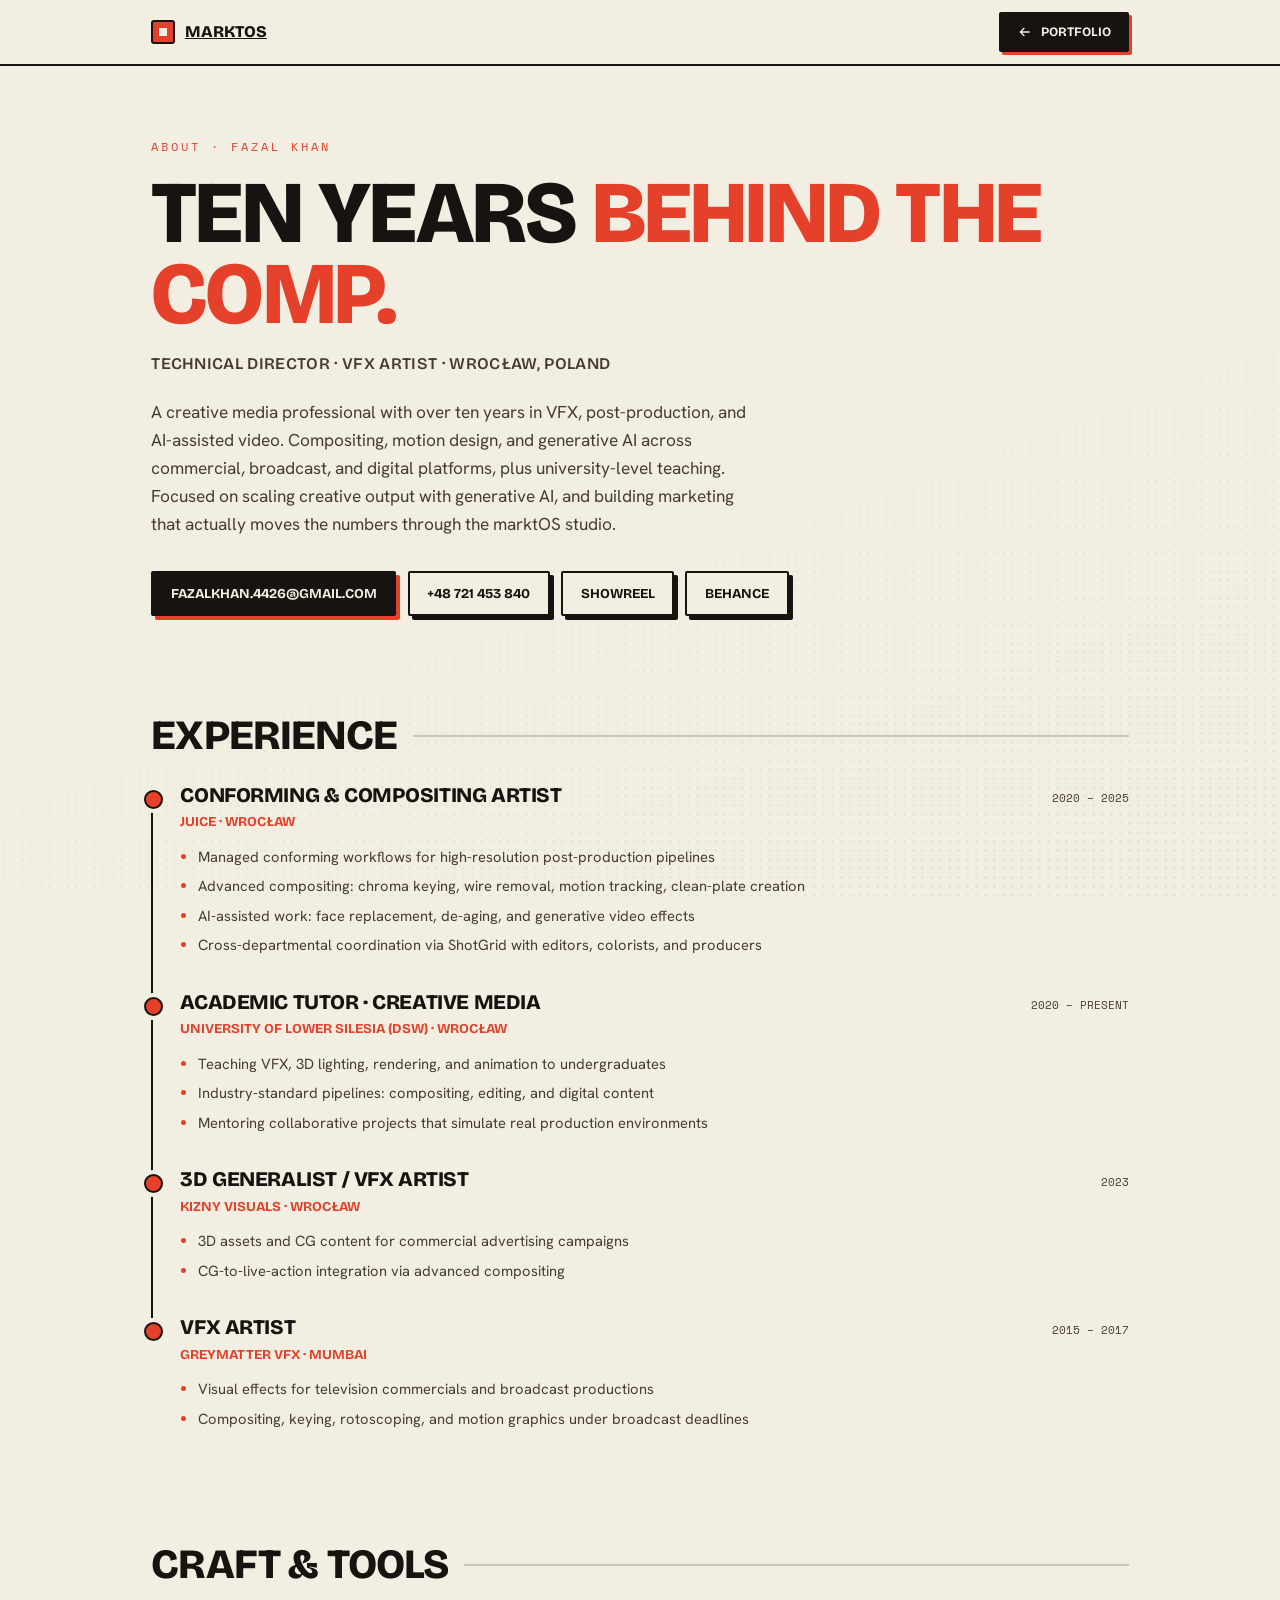
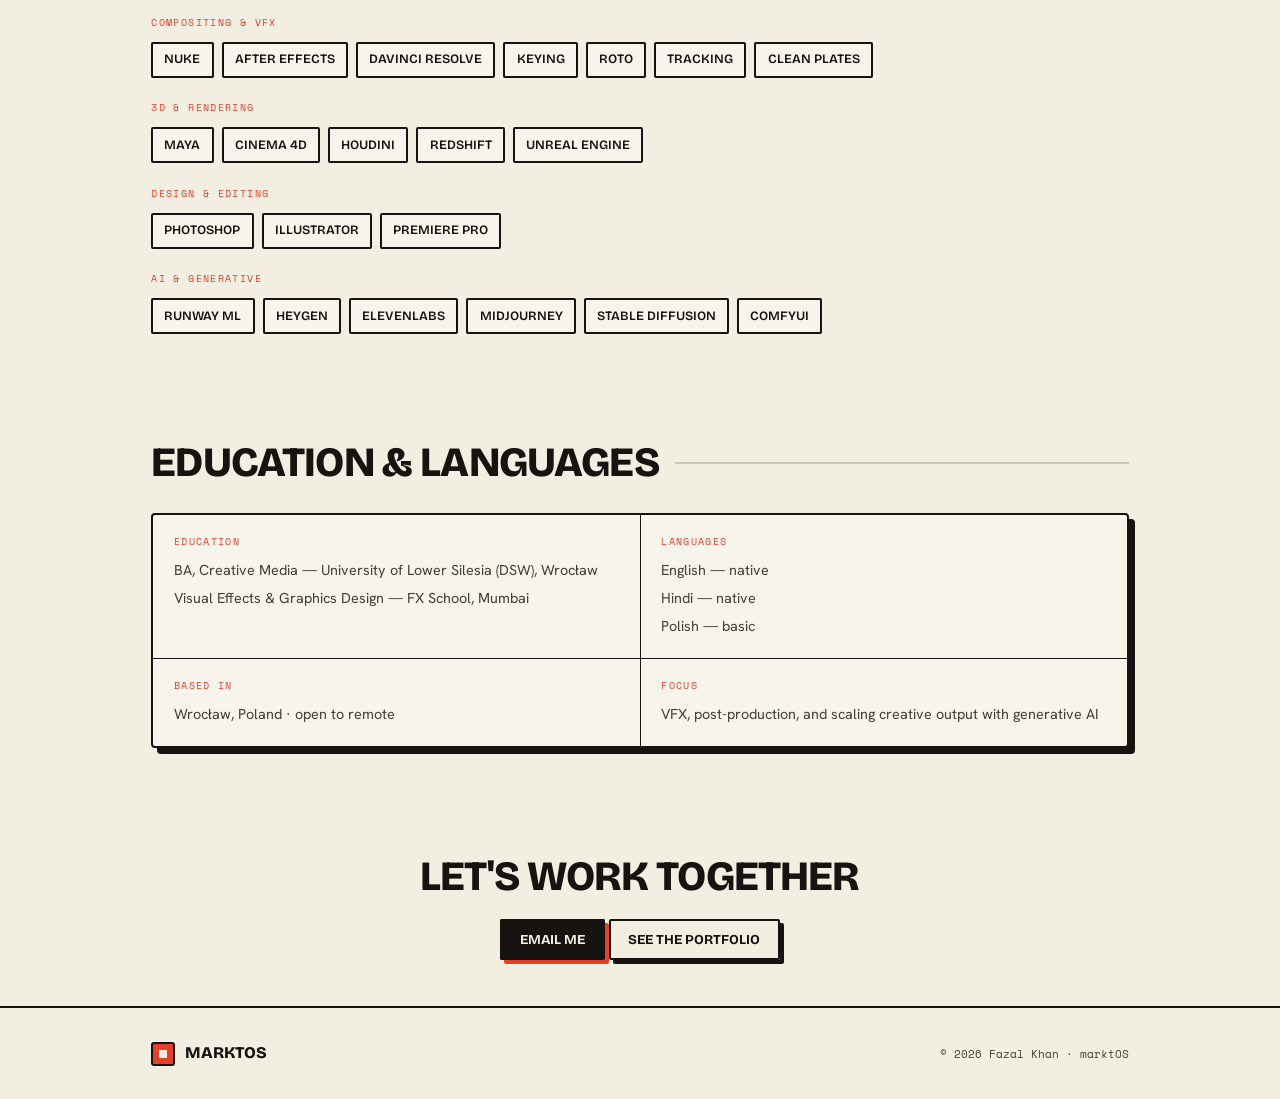
==== about.html @ 14b90ef9 "Camera 3D scroll sequence, VFX-only breakdown with real frames, separate About/CV page, mobile fixes" ====
<!DOCTYPE html>
<html lang="en">
<head>
<meta charset="UTF-8">
<meta name="viewport" content="width=device-width, initial-scale=1">
<title>About · Fazal Khan</title>
<meta name="description" content="Fazal Khan — technical director and VFX artist in Wrocław. Career, education, and craft." />
<link rel="preconnect" href="https://fonts.googleapis.com">
<link rel="preconnect" href="https://fonts.gstatic.com" crossorigin>
<link rel="stylesheet" href="https://fonts.googleapis.com/css2?family=Bricolage+Grotesque:opsz,wght@12..96,400..800&family=Hanken+Grotesk:wght@400;500;600;700&family=Space+Mono:wght@400;700&family=Noto+Sans+JP:wght@500;700&display=swap">
<style>
  :root{ --paper:#F2EEE2; --paper2:#EAE4D4; --card:#F7F4EC; --ink:#171310; --ink2:#453D33; --tone:#C7C0AE; --red:#E5402A; --ind:#26324F;
    --pad:clamp(1.15rem,4vw,3.4rem); --fd:"Bricolage Grotesque",system-ui,sans-serif; --fb:"Hanken Grotesk",system-ui,sans-serif; --fm:"Space Mono",monospace; --fk:"Bricolage Grotesque",sans-serif; }
  *{ box-sizing:border-box; } html{ scroll-behavior:smooth; }
  body{ margin:0; background:var(--paper); color:var(--ink); font-family:var(--fb); font-size:1.02rem; line-height:1.62; -webkit-font-smoothing:antialiased; }
  body::before{ content:""; position:fixed; inset:0; z-index:0; pointer-events:none; opacity:.4; background-image:radial-gradient(var(--tone) 1px, transparent 1.5px); background-size:9px 9px; -webkit-mask-image:linear-gradient(160deg,transparent 30%,#000 120%); mask-image:linear-gradient(160deg,transparent 30%,#000 120%); }
  h1,h2,h3{ margin:0; font-family:var(--fd); font-weight:800; line-height:1; letter-spacing:-0.02em; text-transform:uppercase; }
  a{ color:inherit; } .wrap{ width:100%; max-width:1080px; margin-inline:auto; padding-inline:var(--pad); position:relative; z-index:2; }
  .mono{ font-family:var(--fm); }
  header{ position:sticky; top:0; z-index:10; background:var(--paper); border-bottom:2px solid var(--ink); }
  header .wrap{ display:flex; align-items:center; justify-content:space-between; height:64px; }
  .brand{ display:flex; align-items:center; gap:.6rem; font-family:var(--fd); font-weight:800; text-transform:uppercase; }
  .brand .m{ width:24px; height:24px; border:2px solid var(--ink); border-radius:3px; background:var(--red); display:grid; place-items:center; } .brand .m::after{ content:""; width:8px; height:8px; background:var(--paper); }
  .back{ font-family:var(--fk); font-weight:700; text-transform:uppercase; font-size:.8rem; border:2px solid var(--ink); background:var(--ink); color:var(--paper); padding:.5rem 1rem; border-radius:2px; box-shadow:3px 3px 0 var(--red); text-decoration:none; display:inline-flex; align-items:center; gap:.5rem; transition:transform .14s,box-shadow .2s; }
  .back:hover{ transform:translate(-1px,-1px); box-shadow:5px 5px 0 var(--red); } .back svg{ width:16px; height:16px; }
  .hero{ padding:clamp(3rem,8vh,6rem) 0 clamp(2rem,5vh,3.5rem); }
  .hero .kick{ font-family:var(--fm); font-size:.72rem; letter-spacing:.26em; text-transform:uppercase; color:var(--red); }
  .hero h1{ font-size:clamp(2.6rem,8vw,5.5rem); margin-top:1rem; line-height:.92; } .hero h1 em{ font-style:normal; color:var(--red); }
  .hero .role{ margin-top:1rem; font-family:var(--fk); font-weight:600; text-transform:uppercase; letter-spacing:.02em; color:var(--ink2); }
  .hero p{ margin-top:1.4rem; max-width:60ch; font-size:1.08rem; color:var(--ink2); }
  .hero .contact{ margin-top:2rem; display:flex; flex-wrap:wrap; gap:.7rem; }
  .cbtn{ font-family:var(--fk); font-weight:700; text-transform:uppercase; font-size:.85rem; border:2px solid var(--ink); background:var(--paper); color:var(--ink); padding:.6rem 1.1rem; border-radius:2px; box-shadow:4px 4px 0 var(--ink); text-decoration:none; transition:transform .14s,box-shadow .2s; }
  .cbtn.solid{ background:var(--ink); color:var(--paper); box-shadow:4px 4px 0 var(--red); } .cbtn:hover{ transform:translate(-2px,-2px); box-shadow:7px 7px 0 var(--red); }
  section.band{ padding-block:clamp(2.5rem,6vh,4.5rem); position:relative; z-index:2; }
  .sh{ display:flex; align-items:center; gap:1rem; margin-bottom:1.8rem; } .sh h2{ font-size:clamp(1.6rem,4vw,2.6rem); } .sh .ln{ flex:1; height:2px; background:var(--ink); opacity:.18; }
  .exp{ } .exp-item{ position:relative; padding:0 0 1.9rem 1.7rem; border-left:2px solid var(--ink); } .exp-item:last-child{ border-left-color:transparent; padding-bottom:0; }
  .exp-item::before{ content:""; position:absolute; left:-9px; top:.25rem; width:15px; height:15px; border-radius:50%; background:var(--red); border:2px solid var(--ink); box-shadow:0 0 0 4px var(--paper); }
  .exp-item .er{ display:flex; align-items:baseline; justify-content:space-between; gap:1rem; flex-wrap:wrap; } .exp-item h3{ font-size:1.3rem; } .exp-item .co{ font-family:var(--fk); font-weight:700; color:var(--red); text-transform:uppercase; font-size:.85rem; margin-top:.25rem; } .exp-item .dt{ font-family:var(--fm); font-size:.68rem; color:var(--ink2); text-transform:uppercase; }
  .exp-item ul{ margin:.7rem 0 0; padding-left:1.1rem; color:var(--ink2); font-size:.92rem; } .exp-item li{ margin-bottom:.35rem; } .exp-item li::marker{ color:var(--red); }
  .grid2{ display:grid; grid-template-columns:1fr 1fr; gap:1.2rem; } @media (max-width:720px){ .grid2{ grid-template-columns:1fr; } }
  .facts{ display:grid; grid-template-columns:repeat(2,1fr); gap:1px; background:var(--ink); border:2px solid var(--ink); border-radius:4px; overflow:hidden; box-shadow:6px 6px 0 var(--ink); } @media (max-width:560px){ .facts{ grid-template-columns:1fr; } }
  .fc{ background:var(--card); padding:1.2rem 1.3rem; } .fc .fk{ font-family:var(--fm); font-size:.6rem; letter-spacing:.14em; text-transform:uppercase; color:var(--red); margin-bottom:.6rem; } .fc .fv{ font-size:.9rem; color:var(--ink2); margin-top:.3rem; }
  .skills{ display:flex; flex-wrap:wrap; gap:.5rem; } .skills span{ font-family:var(--fk); font-weight:600; font-size:.8rem; text-transform:uppercase; border:2px solid var(--ink); border-radius:2px; padding:.35rem .7rem; background:var(--card); }
  .sub{ font-family:var(--fm); font-size:.62rem; letter-spacing:.14em; text-transform:uppercase; color:var(--red); margin:1.4rem 0 .7rem; }
  footer{ border-top:2px solid var(--ink); padding-block:2rem; position:relative; z-index:2; } footer .wrap{ display:flex; flex-wrap:wrap; gap:1rem; justify-content:space-between; align-items:center; } footer .cr{ font-family:var(--fm); font-size:.7rem; color:var(--ink2); }
</style>
</head>
<body>
<header><div class="wrap">
  <a class="brand" href="./"><span class="m"></span>marktOS</a>
  <a class="back" href="./"><svg viewBox="0 0 24 24" fill="none" stroke="currentColor" stroke-width="2"><path d="M19 12H5M11 6l-6 6 6 6"/></svg>Portfolio</a>
</div></header>

<main>
  <section class="hero"><div class="wrap">
    <div class="kick">About · Fazal Khan</div>
    <h1>Ten years <em>behind the comp.</em></h1>
    <div class="role">Technical Director · VFX Artist · Wrocław, Poland</div>
    <p>A creative media professional with over ten years in VFX, post-production, and AI-assisted video. Compositing, motion design, and generative AI across commercial, broadcast, and digital platforms, plus university-level teaching. Focused on scaling creative output with generative AI, and building marketing that actually moves the numbers through the marktOS studio.</p>
    <div class="contact">
      <a class="cbtn solid" href="mailto:fazalkhan.4426@gmail.com">fazalkhan.4426@gmail.com</a>
      <a class="cbtn" href="tel:+48721453840">+48 721 453 840</a>
      <a class="cbtn" href="https://vimeo.com/1048543687" target="_blank" rel="noopener">Showreel</a>
      <a class="cbtn" href="https://www.behance.net/gaifsportee" target="_blank" rel="noopener">Behance</a>
    </div>
  </div></section>

  <section class="band"><div class="wrap">
    <div class="sh"><h2>Experience</h2><span class="ln"></span></div>
    <div class="exp">
      <div class="exp-item"><div class="er"><h3>Conforming &amp; Compositing Artist</h3><span class="dt">2020 – 2025</span></div><div class="co">JUICE · Wrocław</div>
        <ul><li>Managed conforming workflows for high-resolution post-production pipelines</li><li>Advanced compositing: chroma keying, wire removal, motion tracking, clean-plate creation</li><li>AI-assisted work: face replacement, de-aging, and generative video effects</li><li>Cross-departmental coordination via ShotGrid with editors, colorists, and producers</li></ul></div>
      <div class="exp-item"><div class="er"><h3>Academic Tutor · Creative Media</h3><span class="dt">2020 – present</span></div><div class="co">University of Lower Silesia (DSW) · Wrocław</div>
        <ul><li>Teaching VFX, 3D lighting, rendering, and animation to undergraduates</li><li>Industry-standard pipelines: compositing, editing, and digital content</li><li>Mentoring collaborative projects that simulate real production environments</li></ul></div>
      <div class="exp-item"><div class="er"><h3>3D Generalist / VFX Artist</h3><span class="dt">2023</span></div><div class="co">Kizny Visuals · Wrocław</div>
        <ul><li>3D assets and CG content for commercial advertising campaigns</li><li>CG-to-live-action integration via advanced compositing</li></ul></div>
      <div class="exp-item"><div class="er"><h3>VFX Artist</h3><span class="dt">2015 – 2017</span></div><div class="co">Greymatter VFX · Mumbai</div>
        <ul><li>Visual effects for television commercials and broadcast productions</li><li>Compositing, keying, rotoscoping, and motion graphics under broadcast deadlines</li></ul></div>
    </div>
  </div></section>

  <section class="band"><div class="wrap">
    <div class="sh"><h2>Craft &amp; tools</h2><span class="ln"></span></div>
    <div class="sub">Compositing &amp; VFX</div>
    <div class="skills"><span>Nuke</span><span>After Effects</span><span>DaVinci Resolve</span><span>Keying</span><span>Roto</span><span>Tracking</span><span>Clean plates</span></div>
    <div class="sub">3D &amp; rendering</div>
    <div class="skills"><span>Maya</span><span>Cinema 4D</span><span>Houdini</span><span>Redshift</span><span>Unreal Engine</span></div>
    <div class="sub">Design &amp; editing</div>
    <div class="skills"><span>Photoshop</span><span>Illustrator</span><span>Premiere Pro</span></div>
    <div class="sub">AI &amp; generative</div>
    <div class="skills"><span>Runway ML</span><span>HeyGen</span><span>ElevenLabs</span><span>Midjourney</span><span>Stable Diffusion</span><span>ComfyUI</span></div>
  </div></section>

  <section class="band"><div class="wrap">
    <div class="sh"><h2>Education &amp; languages</h2><span class="ln"></span></div>
    <div class="facts">
      <div class="fc"><div class="fk">Education</div><div class="fv">BA, Creative Media — University of Lower Silesia (DSW), Wrocław</div><div class="fv">Visual Effects &amp; Graphics Design — FX School, Mumbai</div></div>
      <div class="fc"><div class="fk">Languages</div><div class="fv">English — native</div><div class="fv">Hindi — native</div><div class="fv">Polish — basic</div></div>
      <div class="fc"><div class="fk">Based in</div><div class="fv">Wrocław, Poland · open to remote</div></div>
      <div class="fc"><div class="fk">Focus</div><div class="fv">VFX, post-production, and scaling creative output with generative AI</div></div>
    </div>
  </div></section>

  <section class="band"><div class="wrap" style="text-align:center">
    <div class="sh" style="justify-content:center"><h2>Let's work together</h2></div>
    <div class="contact" style="justify-content:center">
      <a class="cbtn solid" href="mailto:fazalkhan.4426@gmail.com">Email me</a>
      <a class="cbtn" href="./">See the portfolio</a>
    </div>
  </div></section>
</main>
<footer><div class="wrap"><span class="brand"><span class="m"></span>marktOS</span><span class="cr" id="cr">© Fazal Khan · marktOS</span></div></footer>
<script>try{document.getElementById('cr').textContent='© '+new Date().getFullYear()+' Fazal Khan · marktOS';}catch(e){}</script>
</body>
</html>
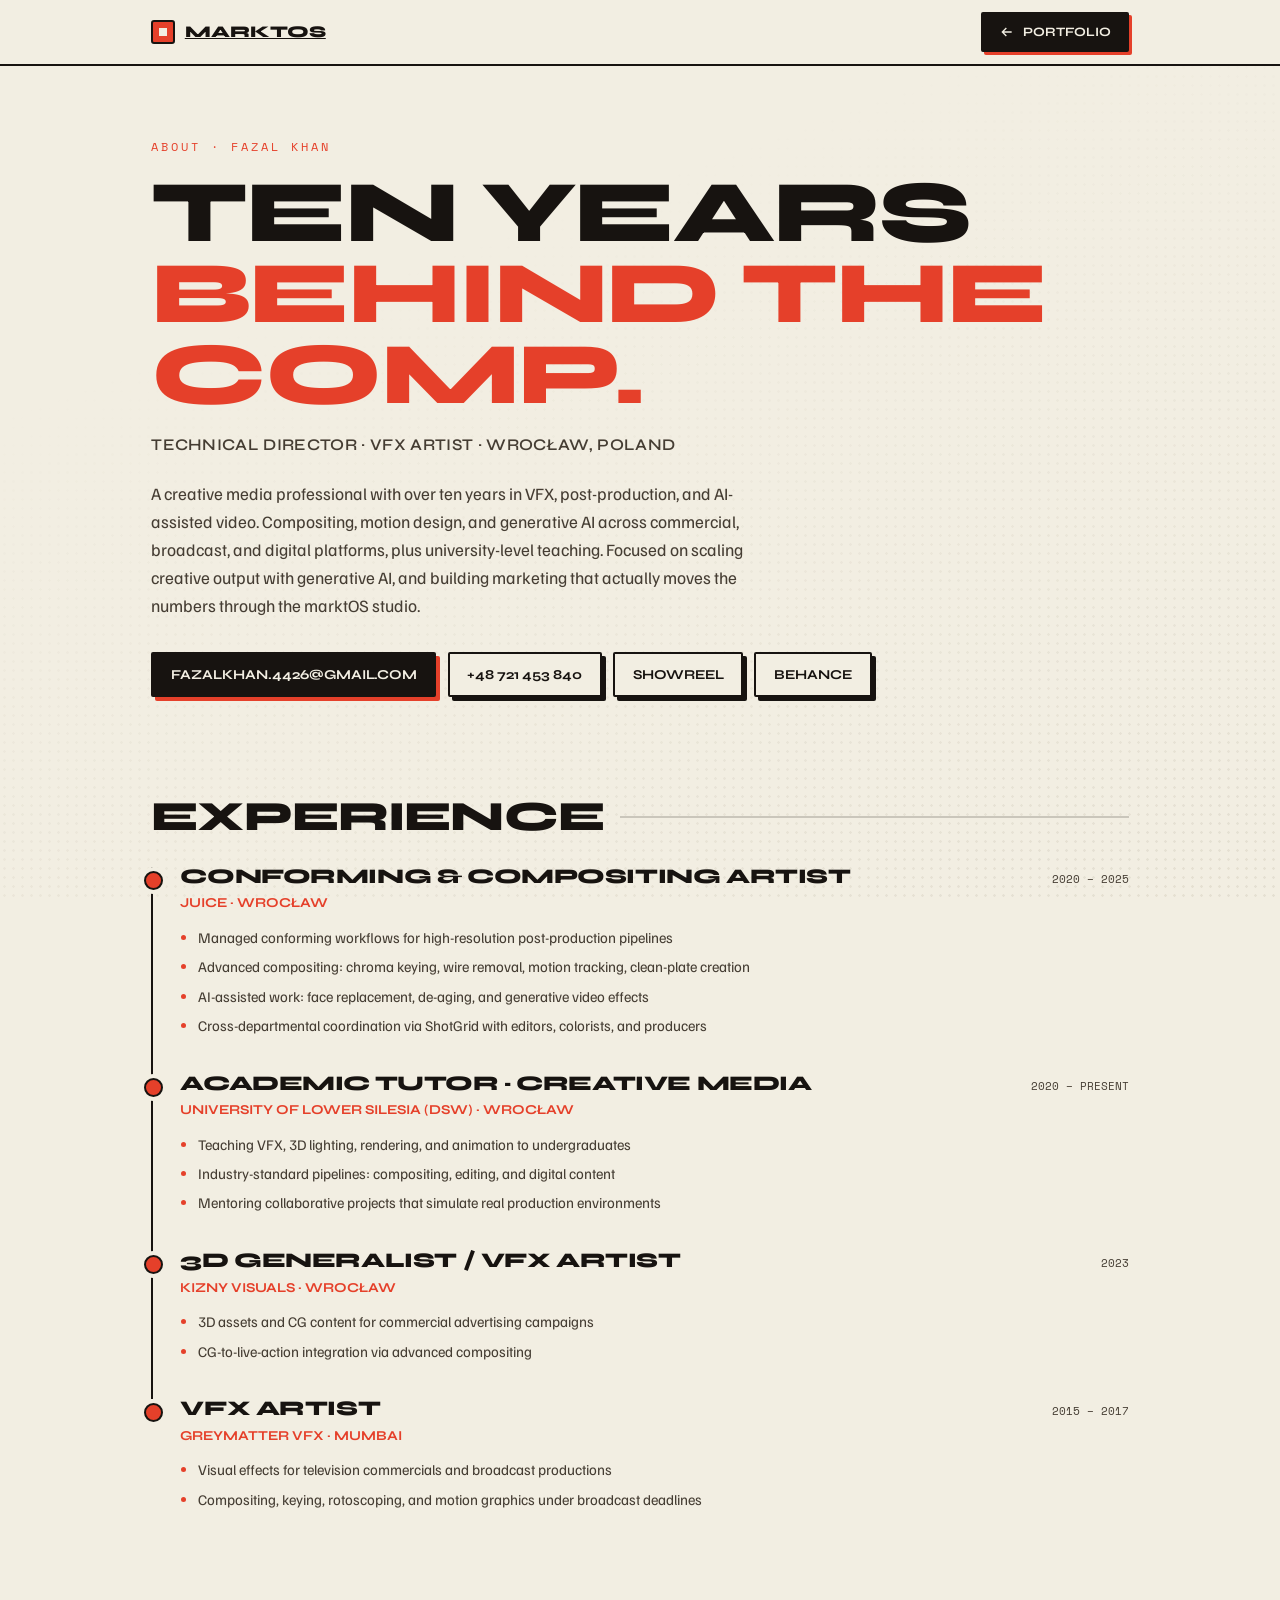
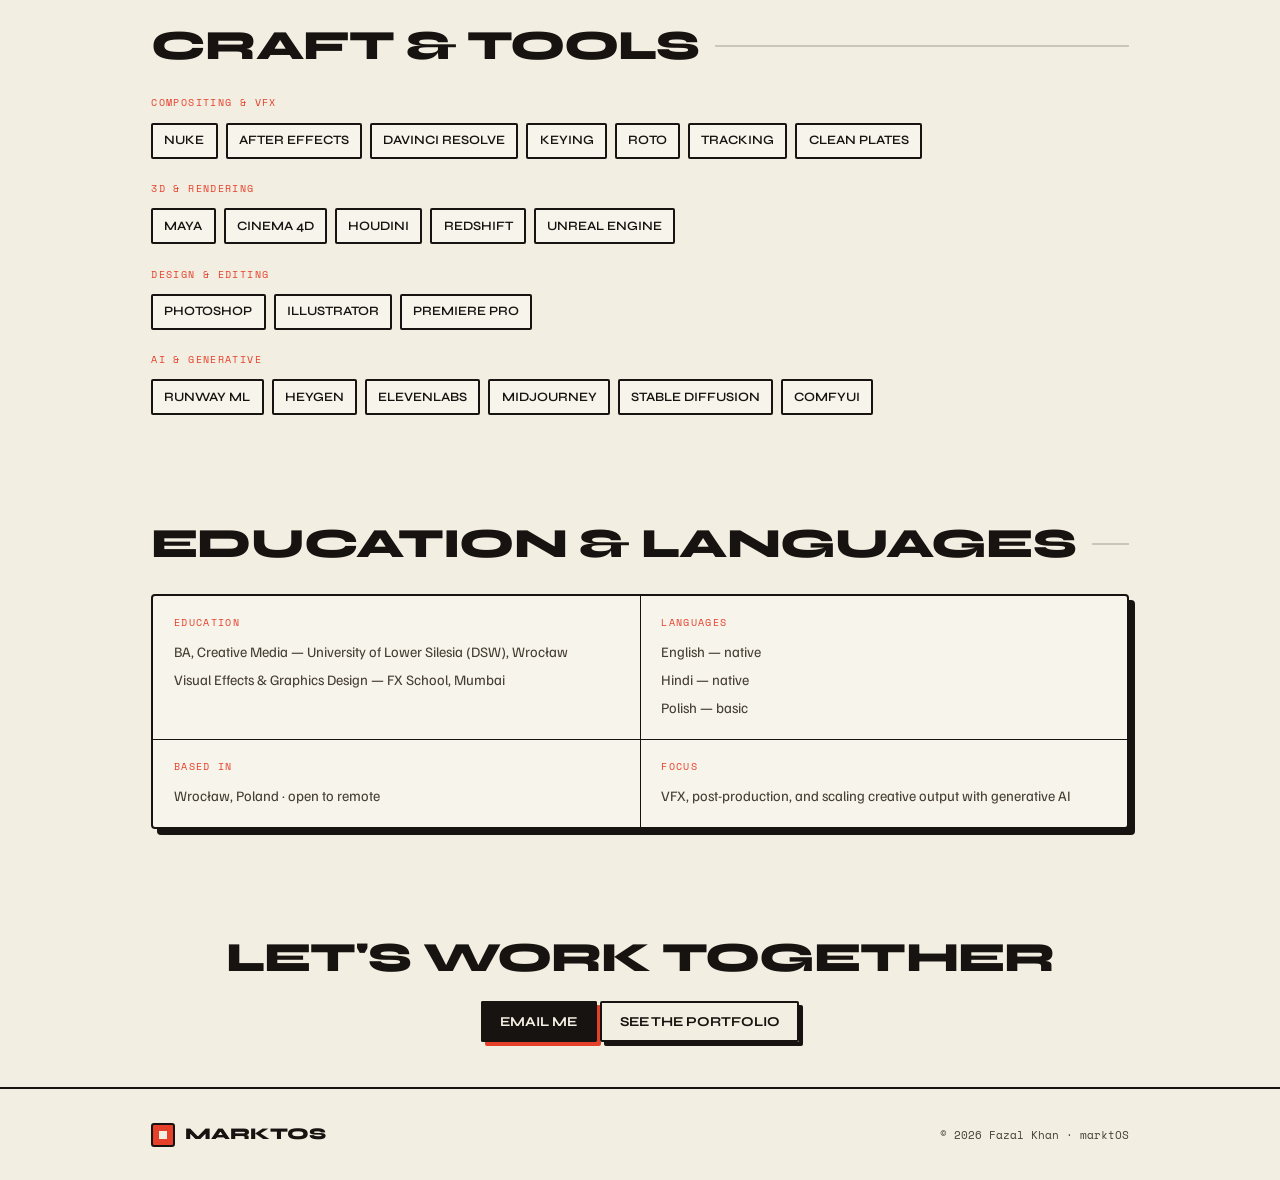
==== commit 5f3766e5: "Overhaul: showreel in program-window hero, project-grouped gallery with filter, interactive mobile n" ====
--- a/about.html
+++ b/about.html
@@ -7,10 +7,10 @@
 <meta name="description" content="Fazal Khan — technical director and VFX artist in Wrocław. Career, education, and craft." />
 <link rel="preconnect" href="https://fonts.googleapis.com">
 <link rel="preconnect" href="https://fonts.gstatic.com" crossorigin>
-<link rel="stylesheet" href="https://fonts.googleapis.com/css2?family=Bricolage+Grotesque:opsz,wght@12..96,400..800&family=Hanken+Grotesk:wght@400;500;600;700&family=Space+Mono:wght@400;700&family=Noto+Sans+JP:wght@500;700&display=swap">
+<link rel="stylesheet" href="https://fonts.googleapis.com/css2?family=Syne:wght@600;700;800&family=Familjen+Grotesk:wght@400;500;600;700&family=Space+Mono:wght@400;700&display=swap">
 <style>
   :root{ --paper:#F2EEE2; --paper2:#EAE4D4; --card:#F7F4EC; --ink:#171310; --ink2:#453D33; --tone:#C7C0AE; --red:#E5402A; --ind:#26324F;
-    --pad:clamp(1.15rem,4vw,3.4rem); --fd:"Bricolage Grotesque",system-ui,sans-serif; --fb:"Hanken Grotesk",system-ui,sans-serif; --fm:"Space Mono",monospace; --fk:"Bricolage Grotesque",sans-serif; }
+    --pad:clamp(1.15rem,4vw,3.4rem); --fd:"Syne",system-ui,sans-serif; --fb:"Familjen Grotesk",system-ui,sans-serif; --fm:"Space Mono",ui-monospace,monospace; --fk:"Syne",sans-serif; }
   *{ box-sizing:border-box; } html{ scroll-behavior:smooth; }
   body{ margin:0; background:var(--paper); color:var(--ink); font-family:var(--fb); font-size:1.02rem; line-height:1.62; -webkit-font-smoothing:antialiased; }
   body::before{ content:""; position:fixed; inset:0; z-index:0; pointer-events:none; opacity:.4; background-image:radial-gradient(var(--tone) 1px, transparent 1.5px); background-size:9px 9px; -webkit-mask-image:linear-gradient(160deg,transparent 30%,#000 120%); mask-image:linear-gradient(160deg,transparent 30%,#000 120%); }
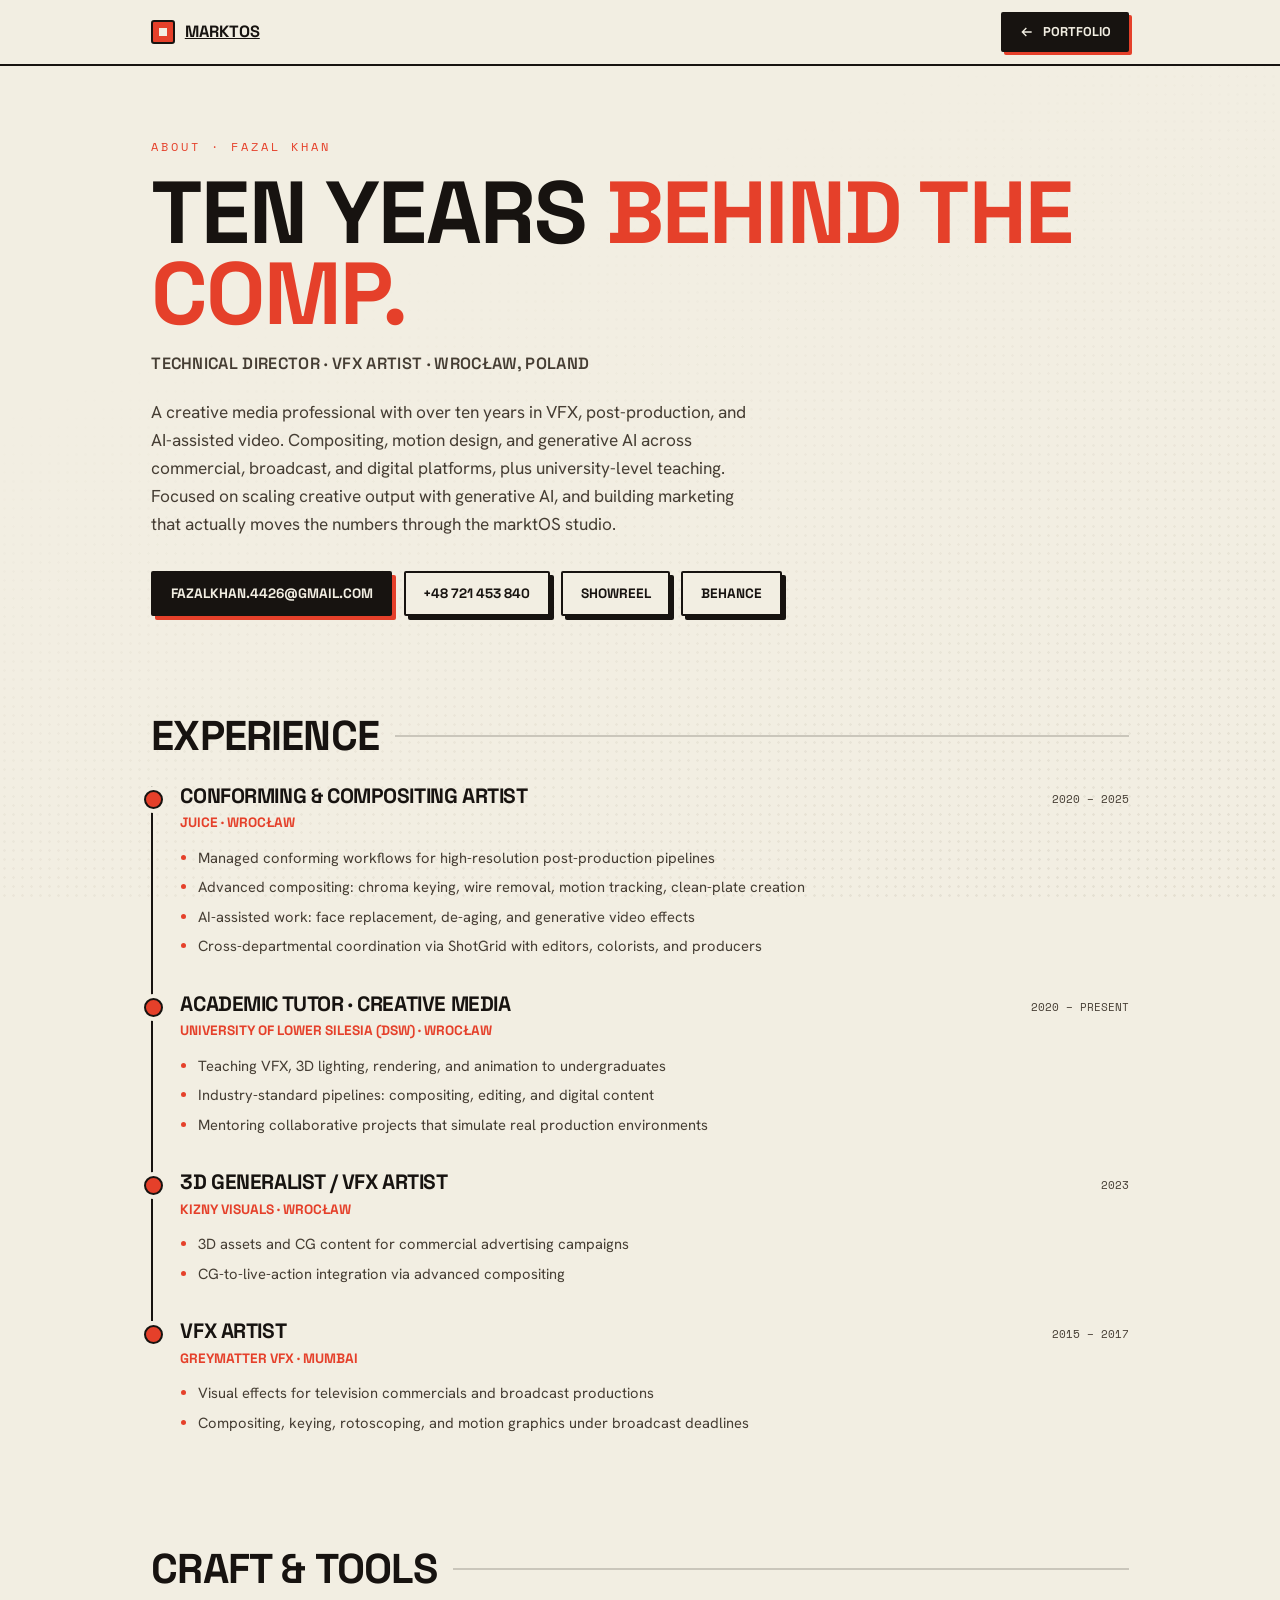
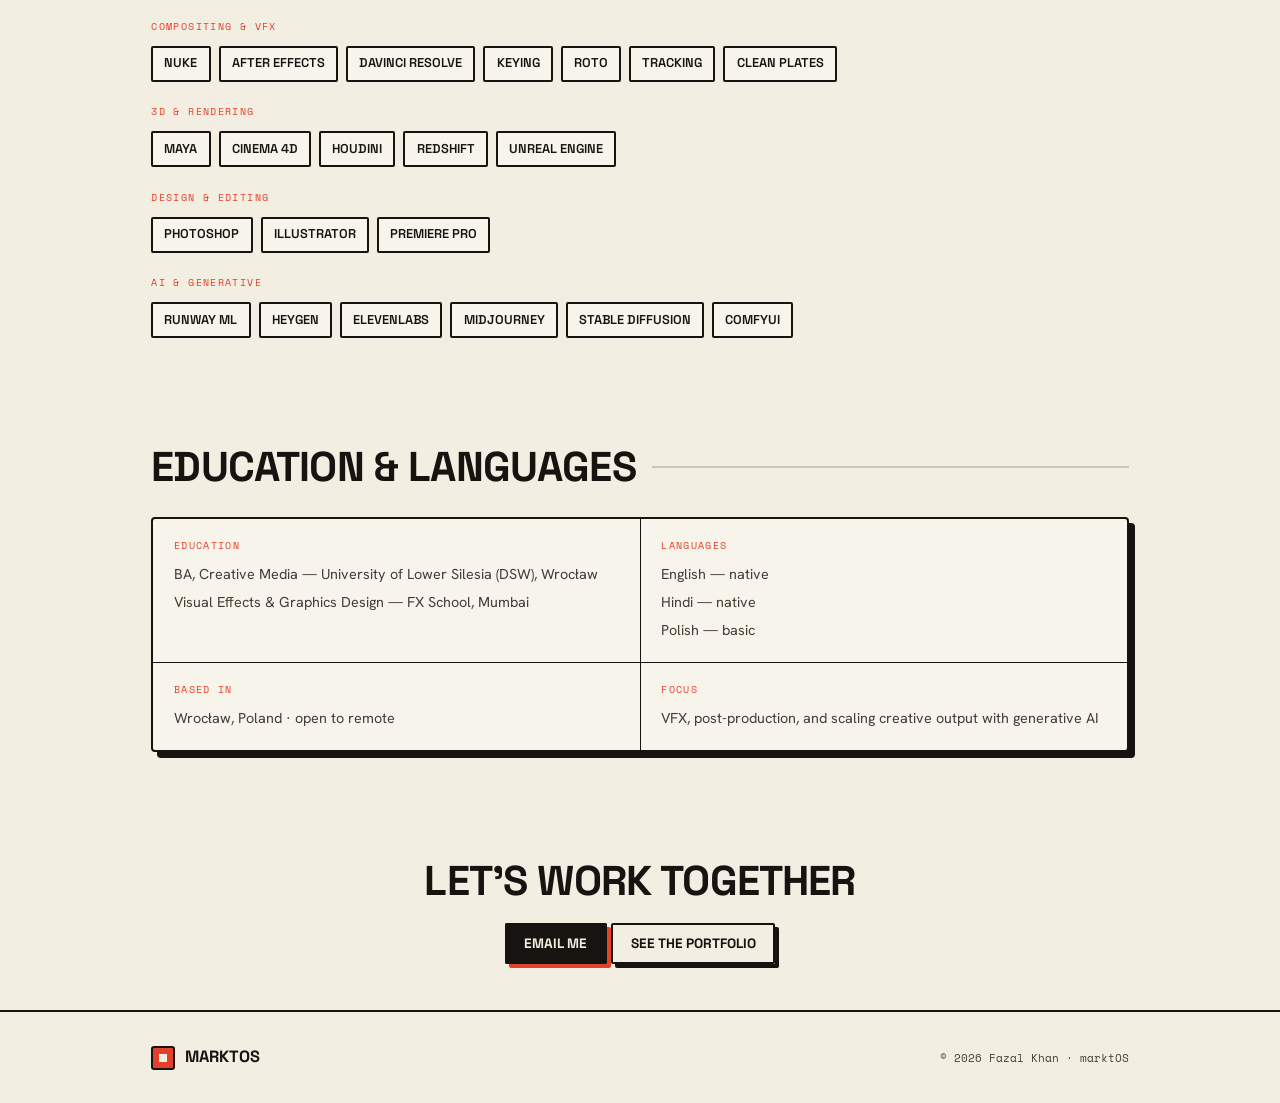
==== commit dd88e014: "Faded video-bg hero with live playhead, gallery videos (Cat&Alice, Meeet, Opera, Iskra), face-swap v" ====
--- a/about.html
+++ b/about.html
@@ -7,10 +7,10 @@
 <meta name="description" content="Fazal Khan — technical director and VFX artist in Wrocław. Career, education, and craft." />
 <link rel="preconnect" href="https://fonts.googleapis.com">
 <link rel="preconnect" href="https://fonts.gstatic.com" crossorigin>
-<link rel="stylesheet" href="https://fonts.googleapis.com/css2?family=Syne:wght@600;700;800&family=Familjen+Grotesk:wght@400;500;600;700&family=Space+Mono:wght@400;700&display=swap">
+<link rel="stylesheet" href="https://fonts.googleapis.com/css2?family=Space+Grotesk:wght@500;600;700&family=Hanken+Grotesk:wght@400;500;600;700&family=Space+Mono:wght@400;700&display=swap">
 <style>
   :root{ --paper:#F2EEE2; --paper2:#EAE4D4; --card:#F7F4EC; --ink:#171310; --ink2:#453D33; --tone:#C7C0AE; --red:#E5402A; --ind:#26324F;
-    --pad:clamp(1.15rem,4vw,3.4rem); --fd:"Syne",system-ui,sans-serif; --fb:"Familjen Grotesk",system-ui,sans-serif; --fm:"Space Mono",ui-monospace,monospace; --fk:"Syne",sans-serif; }
+    --pad:clamp(1.15rem,4vw,3.4rem); --fd:"Space Grotesk",system-ui,sans-serif; --fb:"Hanken Grotesk",system-ui,sans-serif; --fm:"Space Mono",ui-monospace,monospace; --fk:"Space Grotesk",sans-serif; }
   *{ box-sizing:border-box; } html{ scroll-behavior:smooth; }
   body{ margin:0; background:var(--paper); color:var(--ink); font-family:var(--fb); font-size:1.02rem; line-height:1.62; -webkit-font-smoothing:antialiased; }
   body::before{ content:""; position:fixed; inset:0; z-index:0; pointer-events:none; opacity:.4; background-image:radial-gradient(var(--tone) 1px, transparent 1.5px); background-size:9px 9px; -webkit-mask-image:linear-gradient(160deg,transparent 30%,#000 120%); mask-image:linear-gradient(160deg,transparent 30%,#000 120%); }
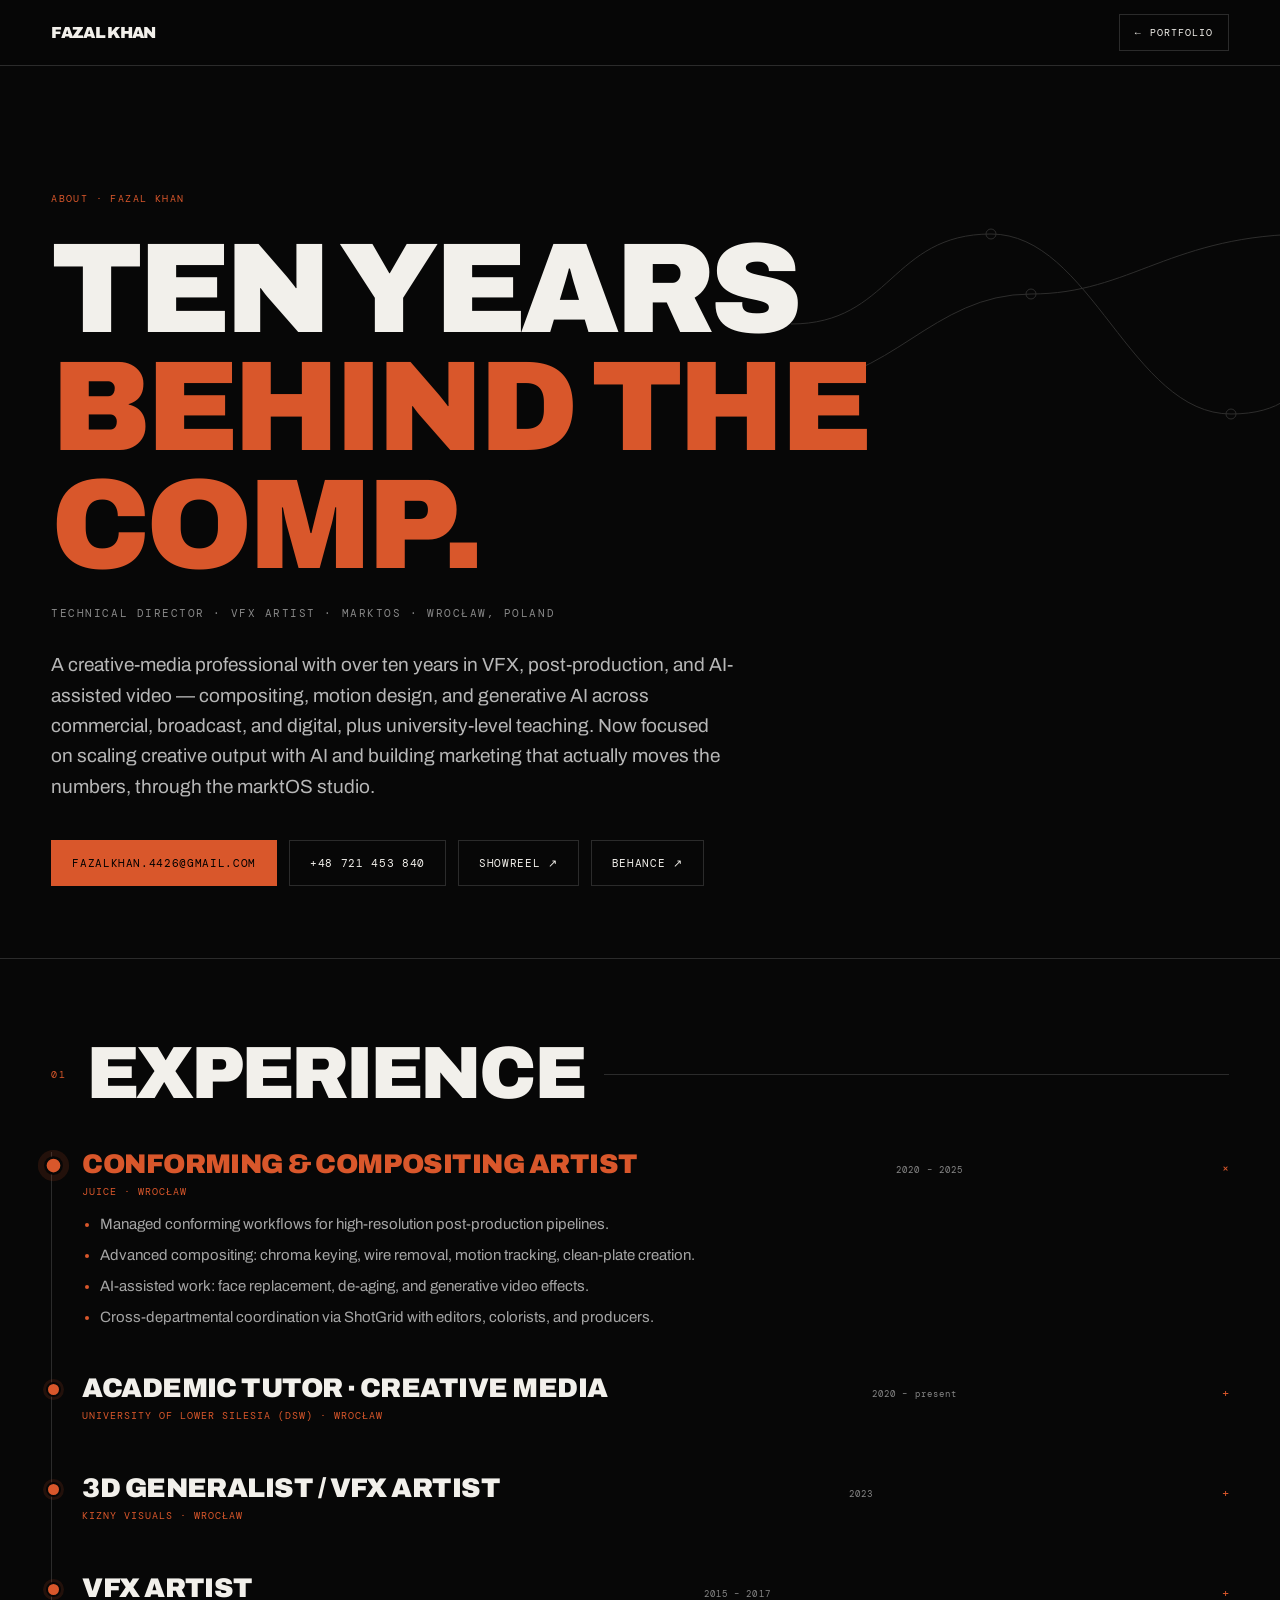
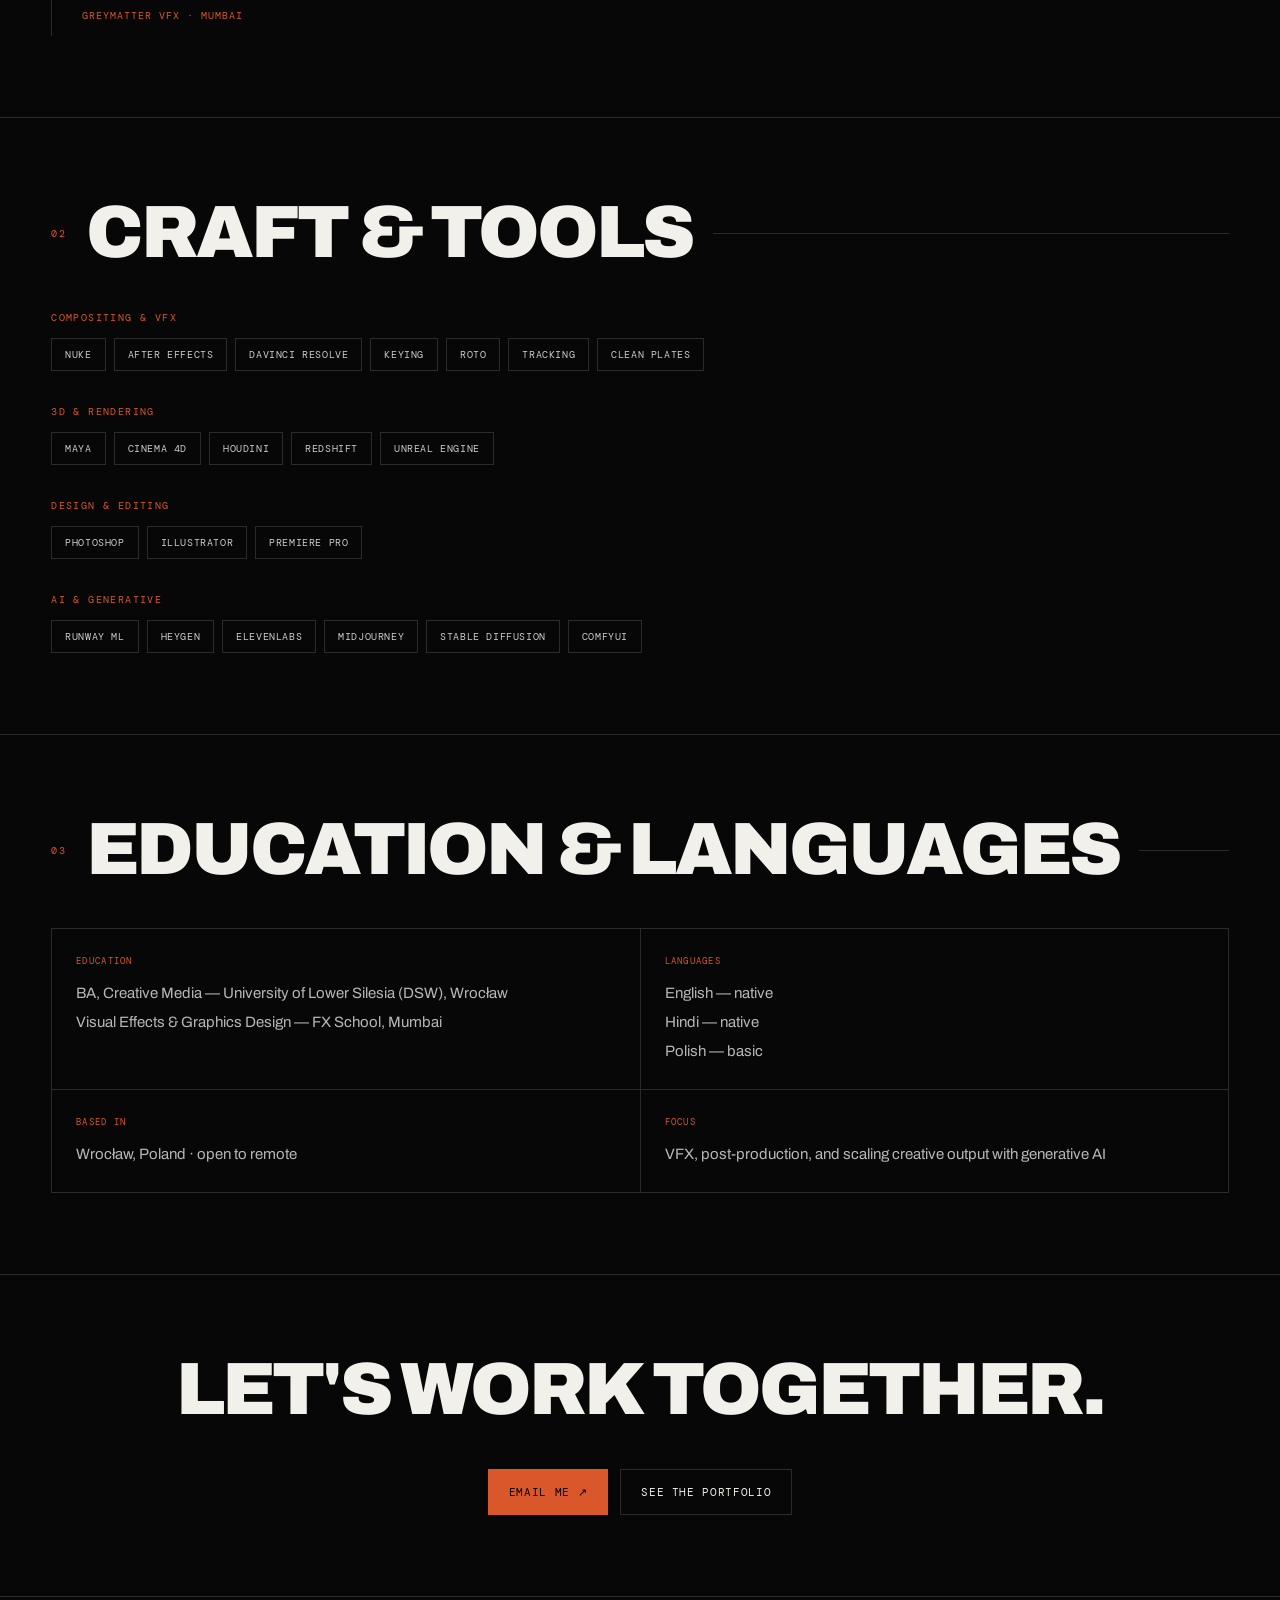
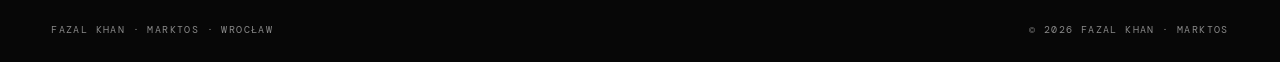
==== commit c3dd2e00: "Redesign: new dark portfolio + interactive About page - New dark direction (Archivo/DM Mono) with se" ====
--- a/about.html
+++ b/about.html
@@ -1,115 +1,234 @@
-<!DOCTYPE html>
+<!doctype html>
 <html lang="en">
 <head>
-<meta charset="UTF-8">
-<meta name="viewport" content="width=device-width, initial-scale=1">
-<title>About · Fazal Khan</title>
-<meta name="description" content="Fazal Khan — technical director and VFX artist in Wrocław. Career, education, and craft." />
+<meta charset="utf-8">
+<meta name="viewport" content="width=device-width,initial-scale=1">
+<title>About — Fazal Khan</title>
+<meta name="description" content="Fazal Khan — Technical Director and VFX artist in Wrocław. Career, education, and craft.">
 <link rel="preconnect" href="https://fonts.googleapis.com">
 <link rel="preconnect" href="https://fonts.gstatic.com" crossorigin>
-<link rel="stylesheet" href="https://fonts.googleapis.com/css2?family=Space+Grotesk:wght@500;600;700&family=Hanken+Grotesk:wght@400;500;600;700&family=Space+Mono:wght@400;700&display=swap">
+<link href="https://fonts.googleapis.com/css2?family=Archivo:wght@400;500;600;700;800;900&family=DM+Mono:wght@400;500&display=swap" rel="stylesheet">
 <style>
-  :root{ --paper:#F2EEE2; --paper2:#EAE4D4; --card:#F7F4EC; --ink:#171310; --ink2:#453D33; --tone:#C7C0AE; --red:#E5402A; --ind:#26324F;
-    --pad:clamp(1.15rem,4vw,3.4rem); --fd:"Space Grotesk",system-ui,sans-serif; --fb:"Hanken Grotesk",system-ui,sans-serif; --fm:"Space Mono",ui-monospace,monospace; --fk:"Space Grotesk",sans-serif; }
-  *{ box-sizing:border-box; } html{ scroll-behavior:smooth; }
-  body{ margin:0; background:var(--paper); color:var(--ink); font-family:var(--fb); font-size:1.02rem; line-height:1.62; -webkit-font-smoothing:antialiased; }
-  body::before{ content:""; position:fixed; inset:0; z-index:0; pointer-events:none; opacity:.4; background-image:radial-gradient(var(--tone) 1px, transparent 1.5px); background-size:9px 9px; -webkit-mask-image:linear-gradient(160deg,transparent 30%,#000 120%); mask-image:linear-gradient(160deg,transparent 30%,#000 120%); }
-  h1,h2,h3{ margin:0; font-family:var(--fd); font-weight:800; line-height:1; letter-spacing:-0.02em; text-transform:uppercase; }
-  a{ color:inherit; } .wrap{ width:100%; max-width:1080px; margin-inline:auto; padding-inline:var(--pad); position:relative; z-index:2; }
-  .mono{ font-family:var(--fm); }
-  header{ position:sticky; top:0; z-index:10; background:var(--paper); border-bottom:2px solid var(--ink); }
-  header .wrap{ display:flex; align-items:center; justify-content:space-between; height:64px; }
-  .brand{ display:flex; align-items:center; gap:.6rem; font-family:var(--fd); font-weight:800; text-transform:uppercase; }
-  .brand .m{ width:24px; height:24px; border:2px solid var(--ink); border-radius:3px; background:var(--red); display:grid; place-items:center; } .brand .m::after{ content:""; width:8px; height:8px; background:var(--paper); }
-  .back{ font-family:var(--fk); font-weight:700; text-transform:uppercase; font-size:.8rem; border:2px solid var(--ink); background:var(--ink); color:var(--paper); padding:.5rem 1rem; border-radius:2px; box-shadow:3px 3px 0 var(--red); text-decoration:none; display:inline-flex; align-items:center; gap:.5rem; transition:transform .14s,box-shadow .2s; }
-  .back:hover{ transform:translate(-1px,-1px); box-shadow:5px 5px 0 var(--red); } .back svg{ width:16px; height:16px; }
-  .hero{ padding:clamp(3rem,8vh,6rem) 0 clamp(2rem,5vh,3.5rem); }
-  .hero .kick{ font-family:var(--fm); font-size:.72rem; letter-spacing:.26em; text-transform:uppercase; color:var(--red); }
-  .hero h1{ font-size:clamp(2.6rem,8vw,5.5rem); margin-top:1rem; line-height:.92; } .hero h1 em{ font-style:normal; color:var(--red); }
-  .hero .role{ margin-top:1rem; font-family:var(--fk); font-weight:600; text-transform:uppercase; letter-spacing:.02em; color:var(--ink2); }
-  .hero p{ margin-top:1.4rem; max-width:60ch; font-size:1.08rem; color:var(--ink2); }
-  .hero .contact{ margin-top:2rem; display:flex; flex-wrap:wrap; gap:.7rem; }
-  .cbtn{ font-family:var(--fk); font-weight:700; text-transform:uppercase; font-size:.85rem; border:2px solid var(--ink); background:var(--paper); color:var(--ink); padding:.6rem 1.1rem; border-radius:2px; box-shadow:4px 4px 0 var(--ink); text-decoration:none; transition:transform .14s,box-shadow .2s; }
-  .cbtn.solid{ background:var(--ink); color:var(--paper); box-shadow:4px 4px 0 var(--red); } .cbtn:hover{ transform:translate(-2px,-2px); box-shadow:7px 7px 0 var(--red); }
-  section.band{ padding-block:clamp(2.5rem,6vh,4.5rem); position:relative; z-index:2; }
-  .sh{ display:flex; align-items:center; gap:1rem; margin-bottom:1.8rem; } .sh h2{ font-size:clamp(1.6rem,4vw,2.6rem); } .sh .ln{ flex:1; height:2px; background:var(--ink); opacity:.18; }
-  .exp{ } .exp-item{ position:relative; padding:0 0 1.9rem 1.7rem; border-left:2px solid var(--ink); } .exp-item:last-child{ border-left-color:transparent; padding-bottom:0; }
-  .exp-item::before{ content:""; position:absolute; left:-9px; top:.25rem; width:15px; height:15px; border-radius:50%; background:var(--red); border:2px solid var(--ink); box-shadow:0 0 0 4px var(--paper); }
-  .exp-item .er{ display:flex; align-items:baseline; justify-content:space-between; gap:1rem; flex-wrap:wrap; } .exp-item h3{ font-size:1.3rem; } .exp-item .co{ font-family:var(--fk); font-weight:700; color:var(--red); text-transform:uppercase; font-size:.85rem; margin-top:.25rem; } .exp-item .dt{ font-family:var(--fm); font-size:.68rem; color:var(--ink2); text-transform:uppercase; }
-  .exp-item ul{ margin:.7rem 0 0; padding-left:1.1rem; color:var(--ink2); font-size:.92rem; } .exp-item li{ margin-bottom:.35rem; } .exp-item li::marker{ color:var(--red); }
-  .grid2{ display:grid; grid-template-columns:1fr 1fr; gap:1.2rem; } @media (max-width:720px){ .grid2{ grid-template-columns:1fr; } }
-  .facts{ display:grid; grid-template-columns:repeat(2,1fr); gap:1px; background:var(--ink); border:2px solid var(--ink); border-radius:4px; overflow:hidden; box-shadow:6px 6px 0 var(--ink); } @media (max-width:560px){ .facts{ grid-template-columns:1fr; } }
-  .fc{ background:var(--card); padding:1.2rem 1.3rem; } .fc .fk{ font-family:var(--fm); font-size:.6rem; letter-spacing:.14em; text-transform:uppercase; color:var(--red); margin-bottom:.6rem; } .fc .fv{ font-size:.9rem; color:var(--ink2); margin-top:.3rem; }
-  .skills{ display:flex; flex-wrap:wrap; gap:.5rem; } .skills span{ font-family:var(--fk); font-weight:600; font-size:.8rem; text-transform:uppercase; border:2px solid var(--ink); border-radius:2px; padding:.35rem .7rem; background:var(--card); }
-  .sub{ font-family:var(--fm); font-size:.62rem; letter-spacing:.14em; text-transform:uppercase; color:var(--red); margin:1.4rem 0 .7rem; }
-  footer{ border-top:2px solid var(--ink); padding-block:2rem; position:relative; z-index:2; } footer .wrap{ display:flex; flex-wrap:wrap; gap:1rem; justify-content:space-between; align-items:center; } footer .cr{ font-family:var(--fm); font-size:.7rem; color:var(--ink2); }
+:root{
+ --black:#070707;--panel:#101010;--white:#f2f0eb;--muted:#888;
+ --line:#2b2b2b;--orange:#d9572b;--blue:#89cfff;--green:#9cffb0;
+ --sans:"Archivo",Arial,sans-serif;--mono:"DM Mono",monospace;--ease:cubic-bezier(.16,1,.3,1);
+}
+*{box-sizing:border-box;margin:0;padding:0}
+html{scroll-behavior:smooth;background:var(--black)}
+body{background:var(--black);color:var(--white);font-family:var(--sans);line-height:1.6;overflow-x:hidden}
+a{color:inherit;text-decoration:none}
+img,video{display:block;max-width:100%}
+::selection{background:var(--orange);color:#000}
+.wrap{width:min(1180px,92vw);margin:auto}
+.mono{font:10px var(--mono);letter-spacing:.14em;text-transform:uppercase}
+.muted{color:var(--muted)}.orange{color:var(--orange)}
+h1,h2,h3{font-weight:900;letter-spacing:-.04em;line-height:.92;text-transform:uppercase}
+
+/* NAV */
+.nav{position:sticky;top:0;z-index:50;height:66px;display:flex;align-items:center;justify-content:space-between;padding:0 4vw;background:#070707e6;backdrop-filter:blur(10px);border-bottom:1px solid var(--line)}
+.nav-name{font-weight:900;letter-spacing:-.04em}
+.back{border:1px solid var(--line);padding:11px 15px;font:10px var(--mono);letter-spacing:.1em;text-transform:uppercase;display:inline-flex;gap:8px;align-items:center;transition:.25s var(--ease)}
+.back:hover{border-color:var(--orange);color:#fff;transform:translateX(-2px)}
+
+/* HERO */
+.hero{padding:clamp(9vh,14vh,20vh) 0 8vh;position:relative;overflow:hidden}
+.hero .kick{color:var(--orange)}
+.hero h1{font-size:clamp(48px,10vw,140px);margin-top:26px}
+.hero h1 em{font-style:normal;color:var(--orange)}
+.hero .role{margin-top:22px;color:var(--muted);font:11px var(--mono);letter-spacing:.14em;text-transform:uppercase}
+.hero p{margin-top:30px;max-width:62ch;color:#b7b7b7;font-size:clamp(16px,1.6vw,19px)}
+.hero .contact{margin-top:38px;display:flex;flex-wrap:wrap;gap:12px}
+.cbtn{border:1px solid var(--line);padding:15px 20px;font:11px var(--mono);letter-spacing:.06em;text-transform:uppercase;transition:.3s var(--ease)}
+.cbtn.solid{background:var(--orange);color:#000;border-color:var(--orange)}
+.cbtn:hover{transform:translateY(-3px);box-shadow:6px 6px 0 #000;border-color:var(--orange)}
+.hero-deco{position:absolute;right:-4vw;top:12vh;width:min(46vw,560px);height:300px;opacity:.16;pointer-events:none}
+.hero-deco svg{width:100%;height:100%;fill:none;stroke:var(--white);stroke-width:1}
+
+/* BANDS */
+.band{padding:clamp(6vh,9vh,12vh) 0;border-top:1px solid var(--line)}
+.sh{display:flex;align-items:center;gap:20px;margin-bottom:44px}
+.sh h2{font-size:clamp(30px,6vw,74px)}
+.sh .ln{flex:1;height:1px;background:var(--line)}
+.sh .n{color:var(--orange);font:10px var(--mono);letter-spacing:.14em}
+
+/* EXPERIENCE */
+.exp-item{position:relative;padding:0 0 40px 30px;border-left:1px solid var(--line)}
+.exp-item:last-child{padding-bottom:0}
+.exp-item::before{content:"";position:absolute;left:-6px;top:6px;width:11px;height:11px;border-radius:50%;background:var(--orange);border:2px solid var(--black);box-shadow:0 0 0 3px #d9572b22}
+.exp-item .er{display:flex;align-items:baseline;justify-content:space-between;gap:16px;flex-wrap:wrap}
+.exp-item h3{font-size:clamp(19px,2.4vw,27px);letter-spacing:-.02em}
+.exp-item .dt{font:9px var(--mono);letter-spacing:.12em;color:var(--muted)}
+.exp-item .co{margin-top:8px;color:var(--orange);font:10px var(--mono);letter-spacing:.1em;text-transform:uppercase}
+.exp-item ul{margin:14px 0 0;padding-left:18px;color:#a5a5a5;font-size:15px}
+.exp-item li{margin-bottom:7px}.exp-item li::marker{color:var(--orange)}
+
+/* CRAFT */
+.sub{color:var(--orange);font:10px var(--mono);letter-spacing:.14em;text-transform:uppercase;margin:34px 0 14px}
+.sub:first-child{margin-top:0}
+.skills{display:flex;flex-wrap:wrap;gap:8px}
+.skills span{border:1px solid var(--line);padding:9px 13px;font:10px var(--mono);letter-spacing:.06em;text-transform:uppercase;color:#ccc;transition:.2s}
+.skills span:hover{border-color:var(--orange);color:#fff}
+
+/* FACTS */
+.facts{display:grid;grid-template-columns:repeat(2,1fr);border-top:1px solid var(--line);border-left:1px solid var(--line)}
+.fc{border-right:1px solid var(--line);border-bottom:1px solid var(--line);padding:26px 24px}
+.fc .fk{color:var(--orange);font:9px var(--mono);letter-spacing:.14em;text-transform:uppercase;margin-bottom:14px}
+.fc .fv{color:#b7b7b7;font-size:15px;margin-top:5px}
+
+/* CTA */
+.cta{text-align:center}
+.cta .sh{justify-content:center}
+.cta .contact{justify-content:center;display:flex;flex-wrap:wrap;gap:12px}
+
+footer{border-top:1px solid var(--line);padding:26px 4vw;display:flex;justify-content:space-between;flex-wrap:wrap;gap:12px;color:var(--muted)}
+
+@media(max-width:640px){.facts{grid-template-columns:1fr}.hero-deco{display:none}}
+
+/* ===== interactivity ===== */
+.r-up{opacity:0;transform:translateY(42px);transition:opacity .8s var(--ease),transform .8s var(--ease)}
+.r-up.in{opacity:1;transform:none}
+.spot{position:fixed;inset:0;z-index:1;pointer-events:none;background:radial-gradient(340px 340px at var(--mx,-999px) var(--my,-999px),#d9572b1f,transparent 70%);transition:opacity .3s;opacity:0}
+.spot.on{opacity:1}
+.exp-item{transition:transform .3s var(--ease)}
+.exp-item .er,.exp-item .co{transition:color .25s}
+.exp-item ul{max-height:0;overflow:hidden;opacity:.35;transition:max-height .4s var(--ease),opacity .35s,margin .4s}
+.exp-item.open ul{max-height:340px;opacity:1}
+.exp-item::before{transition:transform .3s var(--ease),box-shadow .3s}
+.exp-item.open::before,.exp-item:hover::before{transform:scale(1.25);box-shadow:0 0 0 5px #d9572b22}
+.exp-item.open>.er h3{color:var(--orange)}
+.exp-head{width:100%;background:none;border:0;color:inherit;cursor:pointer;text-align:left;font:inherit;display:flex;align-items:baseline;justify-content:space-between;gap:16px;flex-wrap:wrap}
+.exp-toggle{color:var(--orange);font:12px var(--mono);transition:transform .3s var(--ease);flex:none}
+.exp-item.open .exp-toggle{transform:rotate(45deg)}
+.skills span{cursor:pointer}
+.skills span.lit{background:var(--orange);border-color:var(--orange);color:#000}
+.fc{transition:background .25s,transform .25s var(--ease)}
+.fc:hover{background:#0f0f0f;transform:translateY(-3px)}
+.wrap{position:relative;z-index:2}
 </style>
 </head>
 <body>
-<header><div class="wrap">
-  <a class="brand" href="./"><span class="m"></span>marktOS</a>
-  <a class="back" href="./"><svg viewBox="0 0 24 24" fill="none" stroke="currentColor" stroke-width="2"><path d="M19 12H5M11 6l-6 6 6 6"/></svg>Portfolio</a>
-</div></header>
+
+<div class="spot" id="spot" aria-hidden="true"></div>
+
+<nav class="nav">
+ <a class="nav-name" href="index.html">FAZAL KHAN</a>
+ <a class="back" href="index.html"><span>←</span> Portfolio</a>
+</nav>
 
 <main>
-  <section class="hero"><div class="wrap">
-    <div class="kick">About · Fazal Khan</div>
-    <h1>Ten years <em>behind the comp.</em></h1>
-    <div class="role">Technical Director · VFX Artist · Wrocław, Poland</div>
-    <p>A creative media professional with over ten years in VFX, post-production, and AI-assisted video. Compositing, motion design, and generative AI across commercial, broadcast, and digital platforms, plus university-level teaching. Focused on scaling creative output with generative AI, and building marketing that actually moves the numbers through the marktOS studio.</p>
-    <div class="contact">
-      <a class="cbtn solid" href="mailto:fazalkhan.4426@gmail.com">fazalkhan.4426@gmail.com</a>
-      <a class="cbtn" href="tel:+48721453840">+48 721 453 840</a>
-      <a class="cbtn" href="https://vimeo.com/1048543687" target="_blank" rel="noopener">Showreel</a>
-      <a class="cbtn" href="https://www.behance.net/gaifsportee" target="_blank" rel="noopener">Behance</a>
-    </div>
-  </div></section>
-
-  <section class="band"><div class="wrap">
-    <div class="sh"><h2>Experience</h2><span class="ln"></span></div>
-    <div class="exp">
-      <div class="exp-item"><div class="er"><h3>Conforming &amp; Compositing Artist</h3><span class="dt">2020 – 2025</span></div><div class="co">JUICE · Wrocław</div>
-        <ul><li>Managed conforming workflows for high-resolution post-production pipelines</li><li>Advanced compositing: chroma keying, wire removal, motion tracking, clean-plate creation</li><li>AI-assisted work: face replacement, de-aging, and generative video effects</li><li>Cross-departmental coordination via ShotGrid with editors, colorists, and producers</li></ul></div>
-      <div class="exp-item"><div class="er"><h3>Academic Tutor · Creative Media</h3><span class="dt">2020 – present</span></div><div class="co">University of Lower Silesia (DSW) · Wrocław</div>
-        <ul><li>Teaching VFX, 3D lighting, rendering, and animation to undergraduates</li><li>Industry-standard pipelines: compositing, editing, and digital content</li><li>Mentoring collaborative projects that simulate real production environments</li></ul></div>
-      <div class="exp-item"><div class="er"><h3>3D Generalist / VFX Artist</h3><span class="dt">2023</span></div><div class="co">Kizny Visuals · Wrocław</div>
-        <ul><li>3D assets and CG content for commercial advertising campaigns</li><li>CG-to-live-action integration via advanced compositing</li></ul></div>
-      <div class="exp-item"><div class="er"><h3>VFX Artist</h3><span class="dt">2015 – 2017</span></div><div class="co">Greymatter VFX · Mumbai</div>
-        <ul><li>Visual effects for television commercials and broadcast productions</li><li>Compositing, keying, rotoscoping, and motion graphics under broadcast deadlines</li></ul></div>
-    </div>
-  </div></section>
-
-  <section class="band"><div class="wrap">
-    <div class="sh"><h2>Craft &amp; tools</h2><span class="ln"></span></div>
-    <div class="sub">Compositing &amp; VFX</div>
-    <div class="skills"><span>Nuke</span><span>After Effects</span><span>DaVinci Resolve</span><span>Keying</span><span>Roto</span><span>Tracking</span><span>Clean plates</span></div>
-    <div class="sub">3D &amp; rendering</div>
-    <div class="skills"><span>Maya</span><span>Cinema 4D</span><span>Houdini</span><span>Redshift</span><span>Unreal Engine</span></div>
-    <div class="sub">Design &amp; editing</div>
-    <div class="skills"><span>Photoshop</span><span>Illustrator</span><span>Premiere Pro</span></div>
-    <div class="sub">AI &amp; generative</div>
-    <div class="skills"><span>Runway ML</span><span>HeyGen</span><span>ElevenLabs</span><span>Midjourney</span><span>Stable Diffusion</span><span>ComfyUI</span></div>
-  </div></section>
-
-  <section class="band"><div class="wrap">
-    <div class="sh"><h2>Education &amp; languages</h2><span class="ln"></span></div>
-    <div class="facts">
-      <div class="fc"><div class="fk">Education</div><div class="fv">BA, Creative Media — University of Lower Silesia (DSW), Wrocław</div><div class="fv">Visual Effects &amp; Graphics Design — FX School, Mumbai</div></div>
-      <div class="fc"><div class="fk">Languages</div><div class="fv">English — native</div><div class="fv">Hindi — native</div><div class="fv">Polish — basic</div></div>
-      <div class="fc"><div class="fk">Based in</div><div class="fv">Wrocław, Poland · open to remote</div></div>
-      <div class="fc"><div class="fk">Focus</div><div class="fv">VFX, post-production, and scaling creative output with generative AI</div></div>
-    </div>
-  </div></section>
-
-  <section class="band"><div class="wrap" style="text-align:center">
-    <div class="sh" style="justify-content:center"><h2>Let's work together</h2></div>
-    <div class="contact" style="justify-content:center">
-      <a class="cbtn solid" href="mailto:fazalkhan.4426@gmail.com">Email me</a>
-      <a class="cbtn" href="./">See the portfolio</a>
-    </div>
-  </div></section>
+ <section class="hero">
+  <div class="wrap">
+   <div class="kick mono">ABOUT · FAZAL KHAN</div>
+   <h1>Ten years<br><em>behind the comp.</em></h1>
+   <div class="role">Technical Director · VFX Artist · marktOS · Wrocław, Poland</div>
+   <p>A creative-media professional with over ten years in VFX, post-production, and AI-assisted video — compositing, motion design, and generative AI across commercial, broadcast, and digital, plus university-level teaching. Now focused on scaling creative output with AI and building marketing that actually moves the numbers, through the marktOS studio.</p>
+   <div class="contact">
+    <a class="cbtn solid" href="mailto:fazalkhan.4426@gmail.com">fazalkhan.4426@gmail.com</a>
+    <a class="cbtn" href="tel:+48721453840">+48 721 453 840</a>
+    <a class="cbtn" href="https://vimeo.com/1048543687" target="_blank" rel="noopener">Showreel ↗</a>
+    <a class="cbtn" href="https://www.behance.net/gaifsportee" target="_blank" rel="noopener">Behance ↗</a>
+   </div>
+  </div>
+  <div class="hero-deco" aria-hidden="true">
+   <svg viewBox="0 0 560 300" preserveAspectRatio="none">
+    <path d="M20 150 C120 150 120 60 220 60 S360 240 460 240 540 150 540 150"/>
+    <path d="M20 210 C120 210 160 120 260 120 S400 60 540 60"/>
+    <circle cx="220" cy="60" r="5"/><circle cx="460" cy="240" r="5"/><circle cx="260" cy="120" r="5"/>
+   </svg>
+  </div>
+ </section>
+
+ <section class="band">
+  <div class="wrap r-up">
+   <div class="sh"><span class="n mono">01</span><h2>Experience</h2><span class="ln"></span></div>
+   <div class="exp">
+    <div class="exp-item"><div class="er"><h3>Conforming &amp; Compositing Artist</h3><span class="dt">2020 – 2025</span></div><div class="co">JUICE · Wrocław</div>
+     <ul><li>Managed conforming workflows for high-resolution post-production pipelines.</li><li>Advanced compositing: chroma keying, wire removal, motion tracking, clean-plate creation.</li><li>AI-assisted work: face replacement, de-aging, and generative video effects.</li><li>Cross-departmental coordination via ShotGrid with editors, colorists, and producers.</li></ul></div>
+    <div class="exp-item"><div class="er"><h3>Academic Tutor · Creative Media</h3><span class="dt">2020 – present</span></div><div class="co">University of Lower Silesia (DSW) · Wrocław</div>
+     <ul><li>Teaching VFX, 3D lighting, rendering, and animation to undergraduates.</li><li>Industry-standard pipelines: compositing, editing, and digital content.</li><li>Mentoring collaborative projects that simulate real production environments.</li></ul></div>
+    <div class="exp-item"><div class="er"><h3>3D Generalist / VFX Artist</h3><span class="dt">2023</span></div><div class="co">Kizny Visuals · Wrocław</div>
+     <ul><li>3D assets and CG content for commercial advertising campaigns.</li><li>CG-to-live-action integration via advanced compositing.</li></ul></div>
+    <div class="exp-item"><div class="er"><h3>VFX Artist</h3><span class="dt">2015 – 2017</span></div><div class="co">Greymatter VFX · Mumbai</div>
+     <ul><li>Visual effects for television commercials and broadcast productions.</li><li>Compositing, keying, rotoscoping, and motion graphics under broadcast deadlines.</li></ul></div>
+   </div>
+  </div>
+ </section>
+
+ <section class="band">
+  <div class="wrap r-up">
+   <div class="sh"><span class="n mono">02</span><h2>Craft &amp; tools</h2><span class="ln"></span></div>
+   <div class="sub">Compositing &amp; VFX</div>
+   <div class="skills"><span>Nuke</span><span>After Effects</span><span>DaVinci Resolve</span><span>Keying</span><span>Roto</span><span>Tracking</span><span>Clean plates</span></div>
+   <div class="sub">3D &amp; rendering</div>
+   <div class="skills"><span>Maya</span><span>Cinema 4D</span><span>Houdini</span><span>Redshift</span><span>Unreal Engine</span></div>
+   <div class="sub">Design &amp; editing</div>
+   <div class="skills"><span>Photoshop</span><span>Illustrator</span><span>Premiere Pro</span></div>
+   <div class="sub">AI &amp; generative</div>
+   <div class="skills"><span>Runway ML</span><span>HeyGen</span><span>ElevenLabs</span><span>Midjourney</span><span>Stable Diffusion</span><span>ComfyUI</span></div>
+  </div>
+ </section>
+
+ <section class="band">
+  <div class="wrap r-up">
+   <div class="sh"><span class="n mono">03</span><h2>Education &amp; languages</h2><span class="ln"></span></div>
+   <div class="facts">
+    <div class="fc"><div class="fk">Education</div><div class="fv">BA, Creative Media — University of Lower Silesia (DSW), Wrocław</div><div class="fv">Visual Effects &amp; Graphics Design — FX School, Mumbai</div></div>
+    <div class="fc"><div class="fk">Languages</div><div class="fv">English — native</div><div class="fv">Hindi — native</div><div class="fv">Polish — basic</div></div>
+    <div class="fc"><div class="fk">Based in</div><div class="fv">Wrocław, Poland · open to remote</div></div>
+    <div class="fc"><div class="fk">Focus</div><div class="fv">VFX, post-production, and scaling creative output with generative AI</div></div>
+   </div>
+  </div>
+ </section>
+
+ <section class="band cta">
+  <div class="wrap r-up">
+   <div class="sh"><h2>Let's work together.</h2></div>
+   <div class="contact">
+    <a class="cbtn solid" href="mailto:fazalkhan.4426@gmail.com">Email me ↗</a>
+    <a class="cbtn" href="index.html">See the portfolio</a>
+   </div>
+  </div>
+ </section>
 </main>
-<footer><div class="wrap"><span class="brand"><span class="m"></span>marktOS</span><span class="cr" id="cr">© Fazal Khan · marktOS</span></div></footer>
-<script>try{document.getElementById('cr').textContent='© '+new Date().getFullYear()+' Fazal Khan · marktOS';}catch(e){}</script>
+
+<footer>
+ <span class="mono">FAZAL KHAN · marktOS · WROCŁAW</span>
+ <span class="mono" id="cr">© FAZAL KHAN · marktOS</span>
+</footer>
+<script>try{document.getElementById('cr').textContent='© '+new Date().getFullYear()+' FAZAL KHAN · marktOS';}catch(e){}</script>
+<script>
+(function(){
+  var reduce=matchMedia('(prefers-reduced-motion:reduce)').matches;
+  /* scroll reveals (scroll-based for robustness) */
+  var items=[].slice.call(document.querySelectorAll('.r-up'));
+  if(reduce){ items.forEach(function(el){el.classList.add('in');}); }
+  else {
+    function reveal(){ var vh=innerHeight; for(var i=items.length-1;i>=0;i--){ var r=items[i].getBoundingClientRect(); if(r.top<vh*0.9 && r.bottom>0){ items[i].classList.add('in'); items.splice(i,1); } } }
+    addEventListener('scroll',reveal,{passive:true}); addEventListener('resize',reveal,{passive:true}); reveal();
+  }
+  /* interactive experience timeline (collapsible) */
+  document.querySelectorAll('.exp-item').forEach(function(it,i){
+    var er=it.querySelector('.er'); if(!er) return;
+    var tog=document.createElement('span'); tog.className='exp-toggle'; tog.textContent='+'; er.appendChild(tog);
+    er.setAttribute('role','button'); er.setAttribute('tabindex','0'); er.style.cursor='pointer';
+    function toggle(){ it.classList.toggle('open'); }
+    er.addEventListener('click',toggle);
+    er.addEventListener('keydown',function(e){ if(e.key==='Enter'||e.key===' '){ e.preventDefault(); toggle(); } });
+    if(i===0) it.classList.add('open');
+  });
+  /* skill chips highlight on click */
+  document.querySelectorAll('.skills span').forEach(function(s){ s.addEventListener('click',function(){ s.classList.toggle('lit'); }); });
+  /* cursor spotlight + hero-deco parallax */
+  if(!reduce){
+    var spot=document.getElementById('spot'), deco=document.querySelector('.hero-deco');
+    window.addEventListener('pointermove',function(e){
+      if(spot){ spot.classList.add('on'); spot.style.setProperty('--mx',e.clientX+'px'); spot.style.setProperty('--my',e.clientY+'px'); }
+      if(deco){ var x=(e.clientX/innerWidth-.5), y=(e.clientY/innerHeight-.5); deco.style.transform='translate('+(x*24).toFixed(1)+'px,'+(y*20).toFixed(1)+'px)'; }
+    },{passive:true});
+    window.addEventListener('pointerleave',function(){ if(spot) spot.classList.remove('on'); });
+  }
+})();
+</script>
 </body>
 </html>
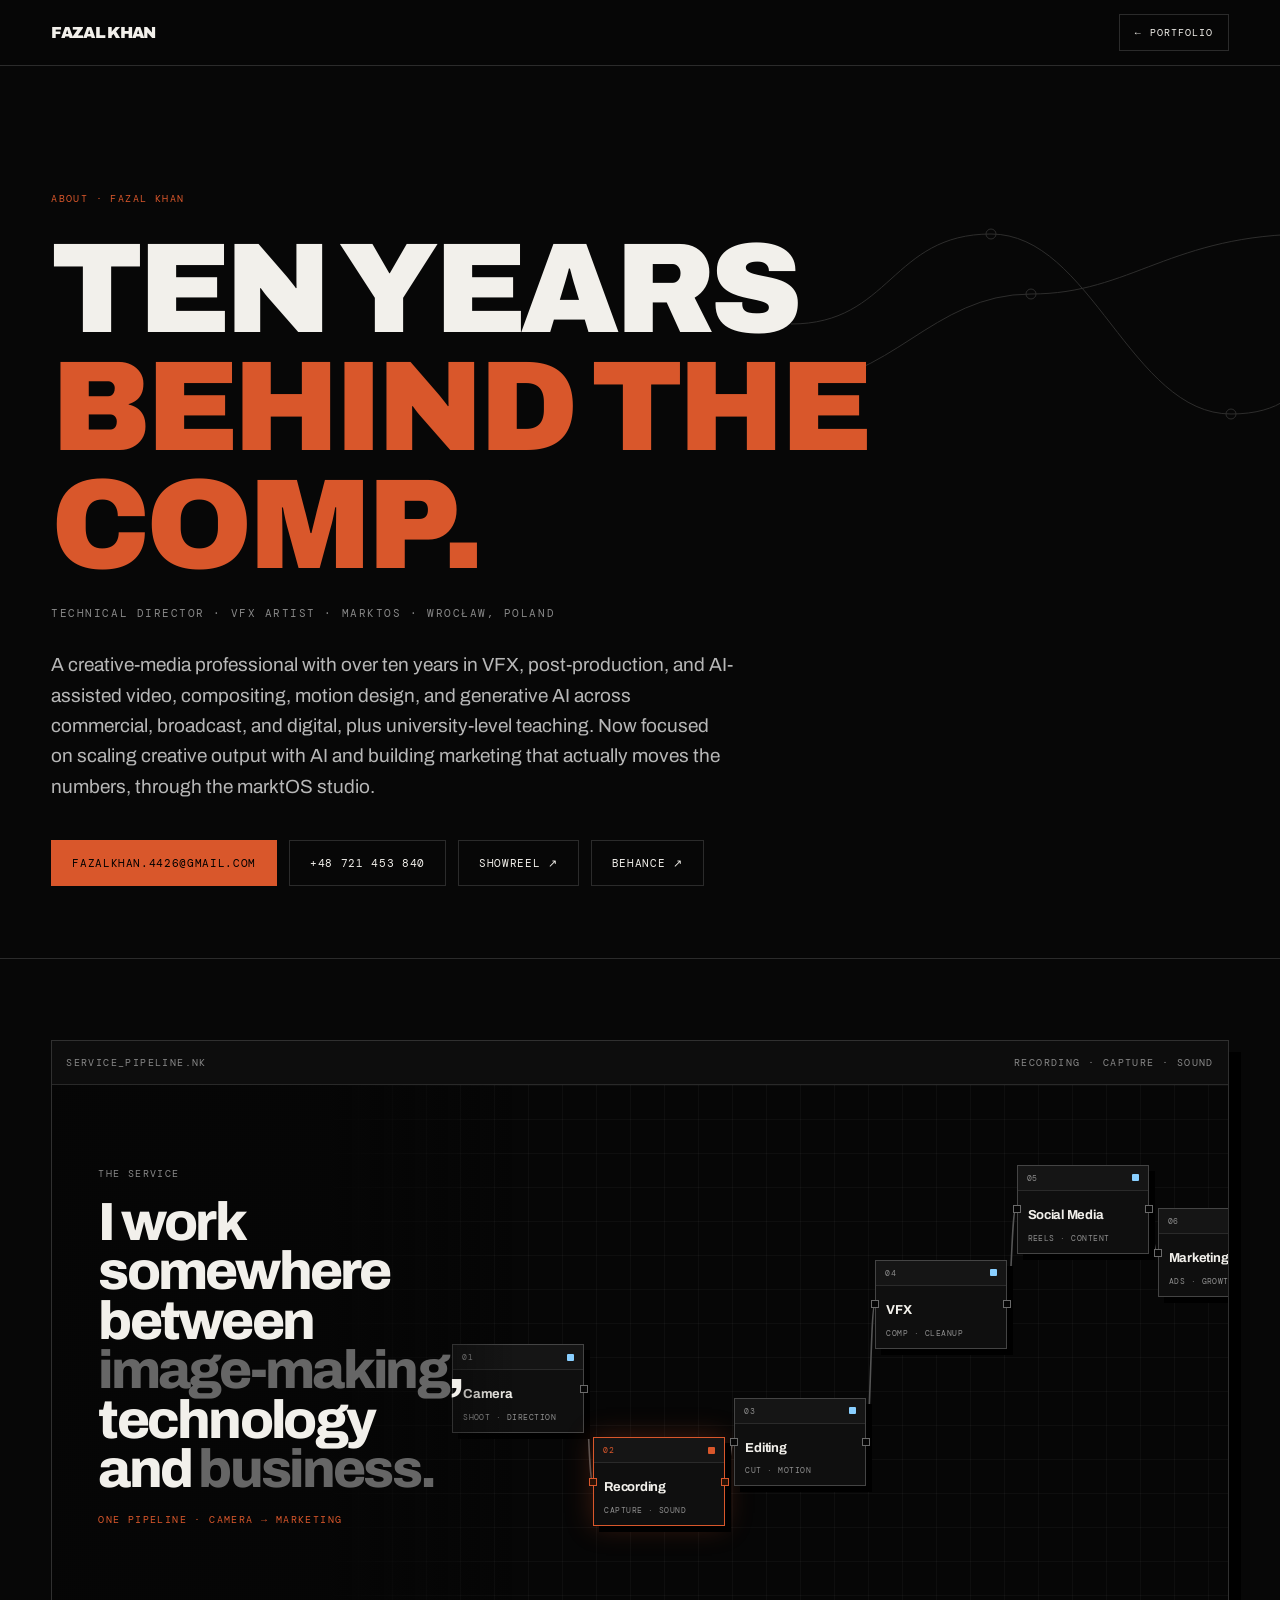
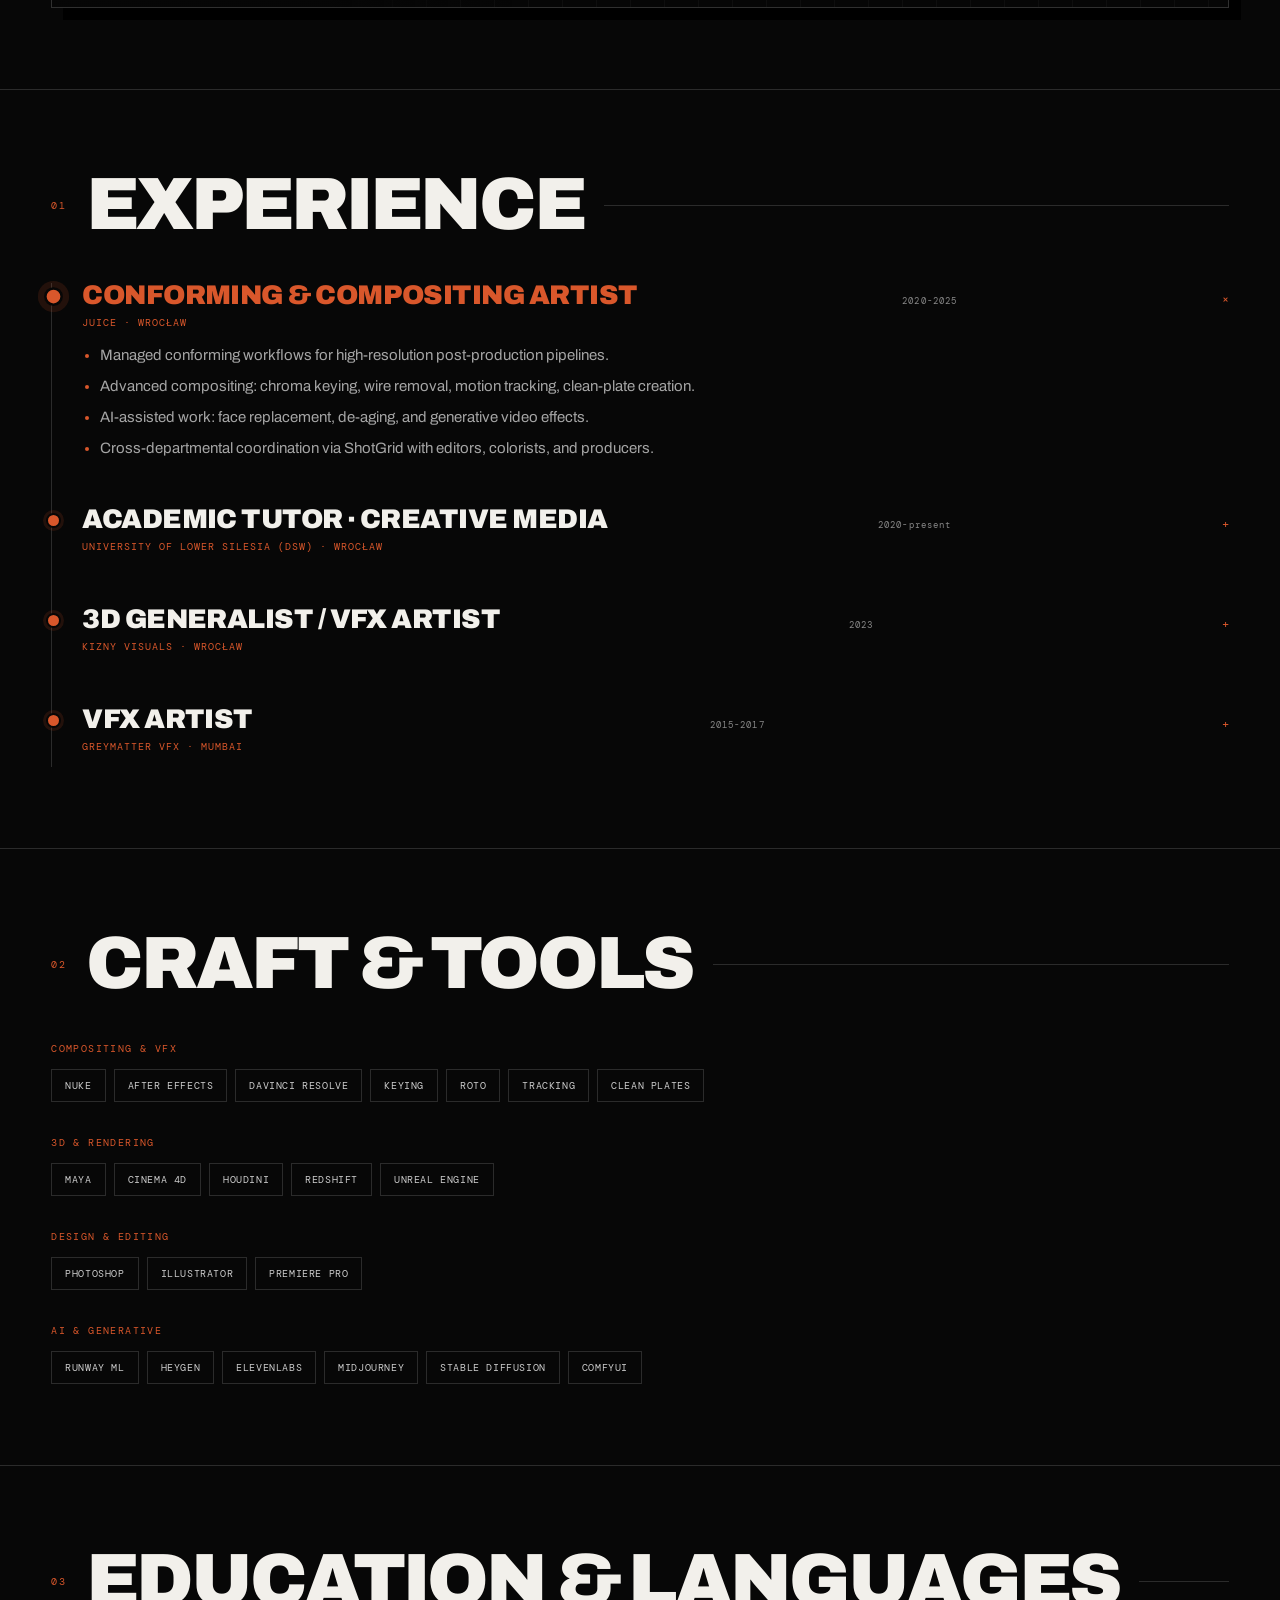
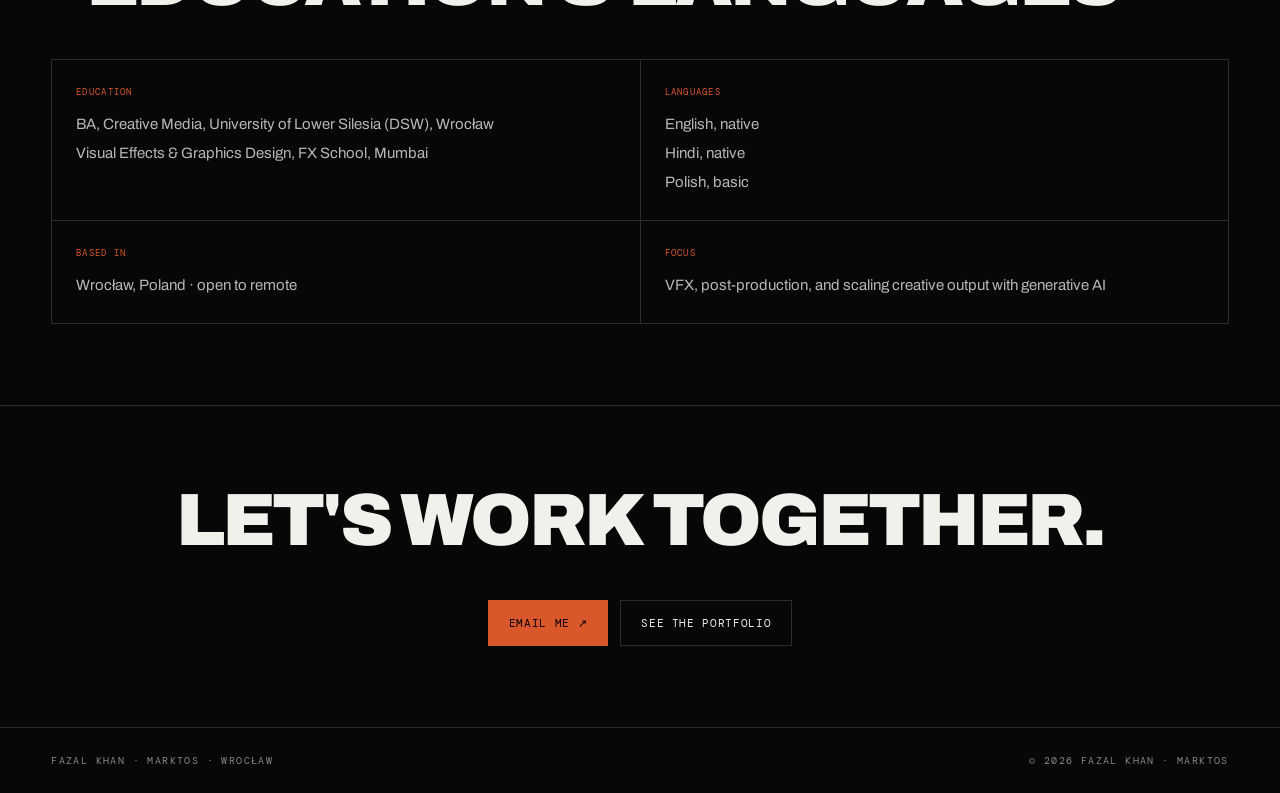
==== commit 7145b2e9: "Update portfolio + About page - Portfolio: category pin/fade gallery + client bar, sticky work, VFX-" ====
--- a/about.html
+++ b/about.html
@@ -3,8 +3,8 @@
 <head>
 <meta charset="utf-8">
 <meta name="viewport" content="width=device-width,initial-scale=1">
-<title>About — Fazal Khan</title>
-<meta name="description" content="Fazal Khan — Technical Director and VFX artist in Wrocław. Career, education, and craft.">
+<title>About · Fazal Khan</title>
+<meta name="description" content="Fazal Khan, Technical Director and VFX artist in Wrocław. Career, education, and craft.">
 <link rel="preconnect" href="https://fonts.googleapis.com">
 <link rel="preconnect" href="https://fonts.gstatic.com" crossorigin>
 <link href="https://fonts.googleapis.com/css2?family=Archivo:wght@400;500;600;700;800;900&family=DM+Mono:wght@400;500&display=swap" rel="stylesheet">
@@ -105,6 +105,40 @@
 .fc{transition:background .25s,transform .25s var(--ease)}
 .fc:hover{background:#0f0f0f;transform:translateY(-3px)}
 .wrap{position:relative;z-index:2}
+/* browser surfaces + keyboard focus */
+html{color-scheme:dark}
+:root{scrollbar-color:#3a3a3a #0b0b0b}
+::-webkit-scrollbar{width:12px;height:12px}
+::-webkit-scrollbar-track{background:#0b0b0b}
+::-webkit-scrollbar-thumb{background:#333;border:3px solid #0b0b0b}
+::-webkit-scrollbar-thumb:hover{background:var(--orange)}
+.mono,.dt{font-variant-numeric:tabular-nums}
+a:focus-visible,button:focus-visible,.er:focus-visible,.skills span:focus-visible{outline:2px solid var(--orange);outline-offset:3px}
+:focus:not(:focus-visible){outline:none}
+/* ===== SERVICE PIPELINE (node graph) ===== */
+.pipeline-stage{position:relative;border:1px solid #303030;background:#060606;box-shadow:12px 12px 0 #000;overflow:hidden}
+.pipe-toolbar{height:44px;border-bottom:1px solid #292929;background:#0d0d0d;display:flex;align-items:center;justify-content:space-between;padding:0 14px}
+.pipe-canvas{position:relative;height:min(58vh,540px);background-image:linear-gradient(#ffffff08 1px,transparent 1px),linear-gradient(90deg,#ffffff08 1px,transparent 1px);background-size:34px 34px;overflow:hidden}
+.pipe-canvas svg{position:absolute;inset:0;width:100%;height:100%}
+.pipe-node{position:absolute;width:132px;background:#0f0f0f;border:1px solid #444;box-shadow:6px 6px 0 #000;transition:border-color .3s,box-shadow .3s,transform .3s var(--ease);cursor:pointer}
+.pipe-node .ph{padding:7px 9px;border-bottom:1px solid #2a2a2a;font:8px var(--mono);letter-spacing:.1em;text-transform:uppercase;color:#8c8c8c;display:flex;justify-content:space-between;align-items:center;background:#151515}
+.pipe-node .ph .cat{width:7px;height:7px;border-radius:1px;background:#89cfff}
+.pipe-node .pb{padding:10px}
+.pipe-node strong{font-size:13px;letter-spacing:-.02em}
+.pipe-node small{display:block;color:#8f8f8f;font:8px var(--mono);margin-top:6px;text-transform:uppercase;letter-spacing:.06em}
+.pipe-node .port{position:absolute;width:8px;height:8px;background:#050505;border:1px solid #6a6a6a;top:50%;transform:translateY(-50%)}
+.pipe-node .port.in{left:-5px}.pipe-node .port.out{right:-5px}
+.pipe-node.on{border-color:var(--orange);box-shadow:6px 6px 0 #000,0 0 26px #d9572b44;transform:translateY(-3px)}
+.pipe-node.on .ph{color:var(--orange)}.pipe-node.on .ph .cat{background:var(--orange)}
+.pipe-node.on .port{background:#2a1206;border-color:var(--orange)}
+.pipe-overlay{position:absolute;left:0;top:44px;bottom:0;width:min(48%,460px);padding:clamp(20px,4vw,46px);display:flex;flex-direction:column;justify-content:center;gap:18px;background:linear-gradient(90deg,#060606f5 60%,#06060600);pointer-events:none;z-index:3}
+.pipe-overlay .svc-copy{font-size:clamp(28px,4.2vw,58px);line-height:.92;letter-spacing:-.05em;font-weight:800;text-transform:none;color:var(--white)}
+.pipe-overlay .svc-copy em{color:#666;font-style:normal}
+@media(max-width:800px){
+ .pipe-overlay{position:static;width:100%;background:none;padding:22px 16px 4px}
+ .pipe-overlay .svc-copy{font-size:8.5vw}
+ .pipe-canvas{height:auto;min-height:520px}
+}
 </style>
 </head>
 <body>
@@ -122,7 +156,7 @@
    <div class="kick mono">ABOUT · FAZAL KHAN</div>
    <h1>Ten years<br><em>behind the comp.</em></h1>
    <div class="role">Technical Director · VFX Artist · marktOS · Wrocław, Poland</div>
-   <p>A creative-media professional with over ten years in VFX, post-production, and AI-assisted video — compositing, motion design, and generative AI across commercial, broadcast, and digital, plus university-level teaching. Now focused on scaling creative output with AI and building marketing that actually moves the numbers, through the marktOS studio.</p>
+   <p>A creative-media professional with over ten years in VFX, post-production, and AI-assisted video, compositing, motion design, and generative AI across commercial, broadcast, and digital, plus university-level teaching. Now focused on scaling creative output with AI and building marketing that actually moves the numbers, through the marktOS studio.</p>
    <div class="contact">
     <a class="cbtn solid" href="mailto:fazalkhan.4426@gmail.com">fazalkhan.4426@gmail.com</a>
     <a class="cbtn" href="tel:+48721453840">+48 721 453 840</a>
@@ -139,17 +173,34 @@
   </div>
  </section>
 
+ <section class="band" id="service">
+  <div class="wrap">
+   <div class="pipeline-stage r-up">
+    <div class="pipe-toolbar">
+     <span class="mono" style="color:var(--muted)">service_pipeline.nk</span>
+     <span class="mono" id="pipeStatus" style="color:var(--muted)">CAMERA → MARKETING</span>
+    </div>
+    <div class="pipe-overlay">
+     <div class="mono" style="color:var(--muted)">THE SERVICE</div>
+     <div class="svc-copy">I work somewhere between <em>image-making</em>, technology and <em>business.</em></div>
+     <div class="mono" style="color:var(--orange)">ONE PIPELINE · CAMERA → MARKETING</div>
+    </div>
+    <div class="pipe-canvas" id="pipeCanvas"><svg id="pipeWires" preserveAspectRatio="none" aria-hidden="true"></svg></div>
+   </div>
+  </div>
+ </section>
+
  <section class="band">
   <div class="wrap r-up">
    <div class="sh"><span class="n mono">01</span><h2>Experience</h2><span class="ln"></span></div>
    <div class="exp">
-    <div class="exp-item"><div class="er"><h3>Conforming &amp; Compositing Artist</h3><span class="dt">2020 – 2025</span></div><div class="co">JUICE · Wrocław</div>
+    <div class="exp-item"><div class="er"><h3>Conforming &amp; Compositing Artist</h3><span class="dt">2020-2025</span></div><div class="co">JUICE · Wrocław</div>
      <ul><li>Managed conforming workflows for high-resolution post-production pipelines.</li><li>Advanced compositing: chroma keying, wire removal, motion tracking, clean-plate creation.</li><li>AI-assisted work: face replacement, de-aging, and generative video effects.</li><li>Cross-departmental coordination via ShotGrid with editors, colorists, and producers.</li></ul></div>
-    <div class="exp-item"><div class="er"><h3>Academic Tutor · Creative Media</h3><span class="dt">2020 – present</span></div><div class="co">University of Lower Silesia (DSW) · Wrocław</div>
+    <div class="exp-item"><div class="er"><h3>Academic Tutor · Creative Media</h3><span class="dt">2020-present</span></div><div class="co">University of Lower Silesia (DSW) · Wrocław</div>
      <ul><li>Teaching VFX, 3D lighting, rendering, and animation to undergraduates.</li><li>Industry-standard pipelines: compositing, editing, and digital content.</li><li>Mentoring collaborative projects that simulate real production environments.</li></ul></div>
     <div class="exp-item"><div class="er"><h3>3D Generalist / VFX Artist</h3><span class="dt">2023</span></div><div class="co">Kizny Visuals · Wrocław</div>
      <ul><li>3D assets and CG content for commercial advertising campaigns.</li><li>CG-to-live-action integration via advanced compositing.</li></ul></div>
-    <div class="exp-item"><div class="er"><h3>VFX Artist</h3><span class="dt">2015 – 2017</span></div><div class="co">Greymatter VFX · Mumbai</div>
+    <div class="exp-item"><div class="er"><h3>VFX Artist</h3><span class="dt">2015-2017</span></div><div class="co">Greymatter VFX · Mumbai</div>
      <ul><li>Visual effects for television commercials and broadcast productions.</li><li>Compositing, keying, rotoscoping, and motion graphics under broadcast deadlines.</li></ul></div>
    </div>
   </div>
@@ -173,8 +224,8 @@
   <div class="wrap r-up">
    <div class="sh"><span class="n mono">03</span><h2>Education &amp; languages</h2><span class="ln"></span></div>
    <div class="facts">
-    <div class="fc"><div class="fk">Education</div><div class="fv">BA, Creative Media — University of Lower Silesia (DSW), Wrocław</div><div class="fv">Visual Effects &amp; Graphics Design — FX School, Mumbai</div></div>
-    <div class="fc"><div class="fk">Languages</div><div class="fv">English — native</div><div class="fv">Hindi — native</div><div class="fv">Polish — basic</div></div>
+    <div class="fc"><div class="fk">Education</div><div class="fv">BA, Creative Media, University of Lower Silesia (DSW), Wrocław</div><div class="fv">Visual Effects &amp; Graphics Design, FX School, Mumbai</div></div>
+    <div class="fc"><div class="fk">Languages</div><div class="fv">English, native</div><div class="fv">Hindi, native</div><div class="fv">Polish, basic</div></div>
     <div class="fc"><div class="fk">Based in</div><div class="fv">Wrocław, Poland · open to remote</div></div>
     <div class="fc"><div class="fk">Focus</div><div class="fv">VFX, post-production, and scaling creative output with generative AI</div></div>
    </div>
@@ -230,5 +281,47 @@
   }
 })();
 </script>
+<script>
+/* Service pipeline node graph */
+(function(){
+  var canvas=document.getElementById('pipeCanvas'), wires=document.getElementById('pipeWires'), status=document.getElementById('pipeStatus');
+  if(!canvas) return;
+  var PIPE=[
+    {n:'Camera',d:'Shoot · direction'},{n:'Recording',d:'Capture · sound'},{n:'Editing',d:'Cut · motion'},
+    {n:'VFX',d:'Comp · cleanup'},{n:'Social Media',d:'Reels · content'},{n:'Marketing',d:'Ads · growth'}
+  ];
+  var els=[], active=0;
+  function activate(i){ active=i; els.forEach(function(el,k){ el.classList.toggle('on',k===i); }); if(status) status.textContent=PIPE[i].n.toUpperCase()+' · '+PIPE[i].d.toUpperCase(); }
+  function build(){
+    canvas.querySelectorAll('.pipe-node').forEach(function(n){n.remove();});
+    var W=canvas.clientWidth, H=canvas.clientHeight; if(!W||!H) return;
+    var mobile=W<800; els=[]; var pts=[];
+    PIPE.forEach(function(p,i){
+      var el=document.createElement('div'); el.className='pipe-node';
+      el.innerHTML='<div class="ph"><span>'+('0'+(i+1)).slice(-2)+'</span><span class="cat"></span></div><div class="pb"><strong>'+p.n+'</strong><small>'+p.d+'</small></div><span class="port in"></span><span class="port out"></span>';
+      if(i===0) el.querySelector('.port.in').style.display='none';
+      if(i===PIPE.length-1) el.querySelector('.port.out').style.display='none';
+      canvas.appendChild(el);
+      var x,y;
+      if(mobile){ x=0.32; y=0.06+i*(0.88/(PIPE.length-1)); }
+      else { x=0.34+i*(0.60/(PIPE.length-1)); y=0.5+0.27*Math.sin(i*1.05+0.3); }
+      el.style.left=(x*W)+'px'; el.style.top=(y*H-el.offsetHeight/2)+'px';
+      pts.push({l:{x:el.offsetLeft,y:el.offsetTop+el.offsetHeight/2},r:{x:el.offsetLeft+el.offsetWidth,y:el.offsetTop+el.offsetHeight/2},t:{x:el.offsetLeft+el.offsetWidth/2,y:el.offsetTop},b:{x:el.offsetLeft+el.offsetWidth/2,y:el.offsetTop+el.offsetHeight}});
+      (function(idx){ el.addEventListener('mouseenter',function(){ activate(idx); }); })(i);
+      els.push(el);
+    });
+    var s='';
+    for(var i=0;i<pts.length-1;i++){
+      var a=mobile?pts[i].b:pts[i].r, b=mobile?pts[i+1].t:pts[i+1].l, m=mobile?((a.y+b.y)/2):((a.x+b.x)/2);
+      if(mobile) s+='<path d="M'+a.x+' '+a.y+' C'+a.x+' '+m+' '+b.x+' '+m+' '+b.x+' '+b.y+'" fill="none" stroke="#555" stroke-width="1.6"/>';
+      else s+='<path d="M'+a.x+' '+a.y+' C'+m+' '+a.y+' '+m+' '+b.y+' '+b.x+' '+b.y+'" fill="none" stroke="#555" stroke-width="1.6"/>';
+    }
+    wires.innerHTML=s; activate(active);
+  }
+  build();
+  var pt=null; addEventListener('resize',function(){ clearTimeout(pt); pt=setTimeout(build,180); },{passive:true});
+  setInterval(function(){ if(document.hidden||!els.length) return; activate((active+1)%PIPE.length); }, 1500);
+})();
+</script>
 </body>
 </html>
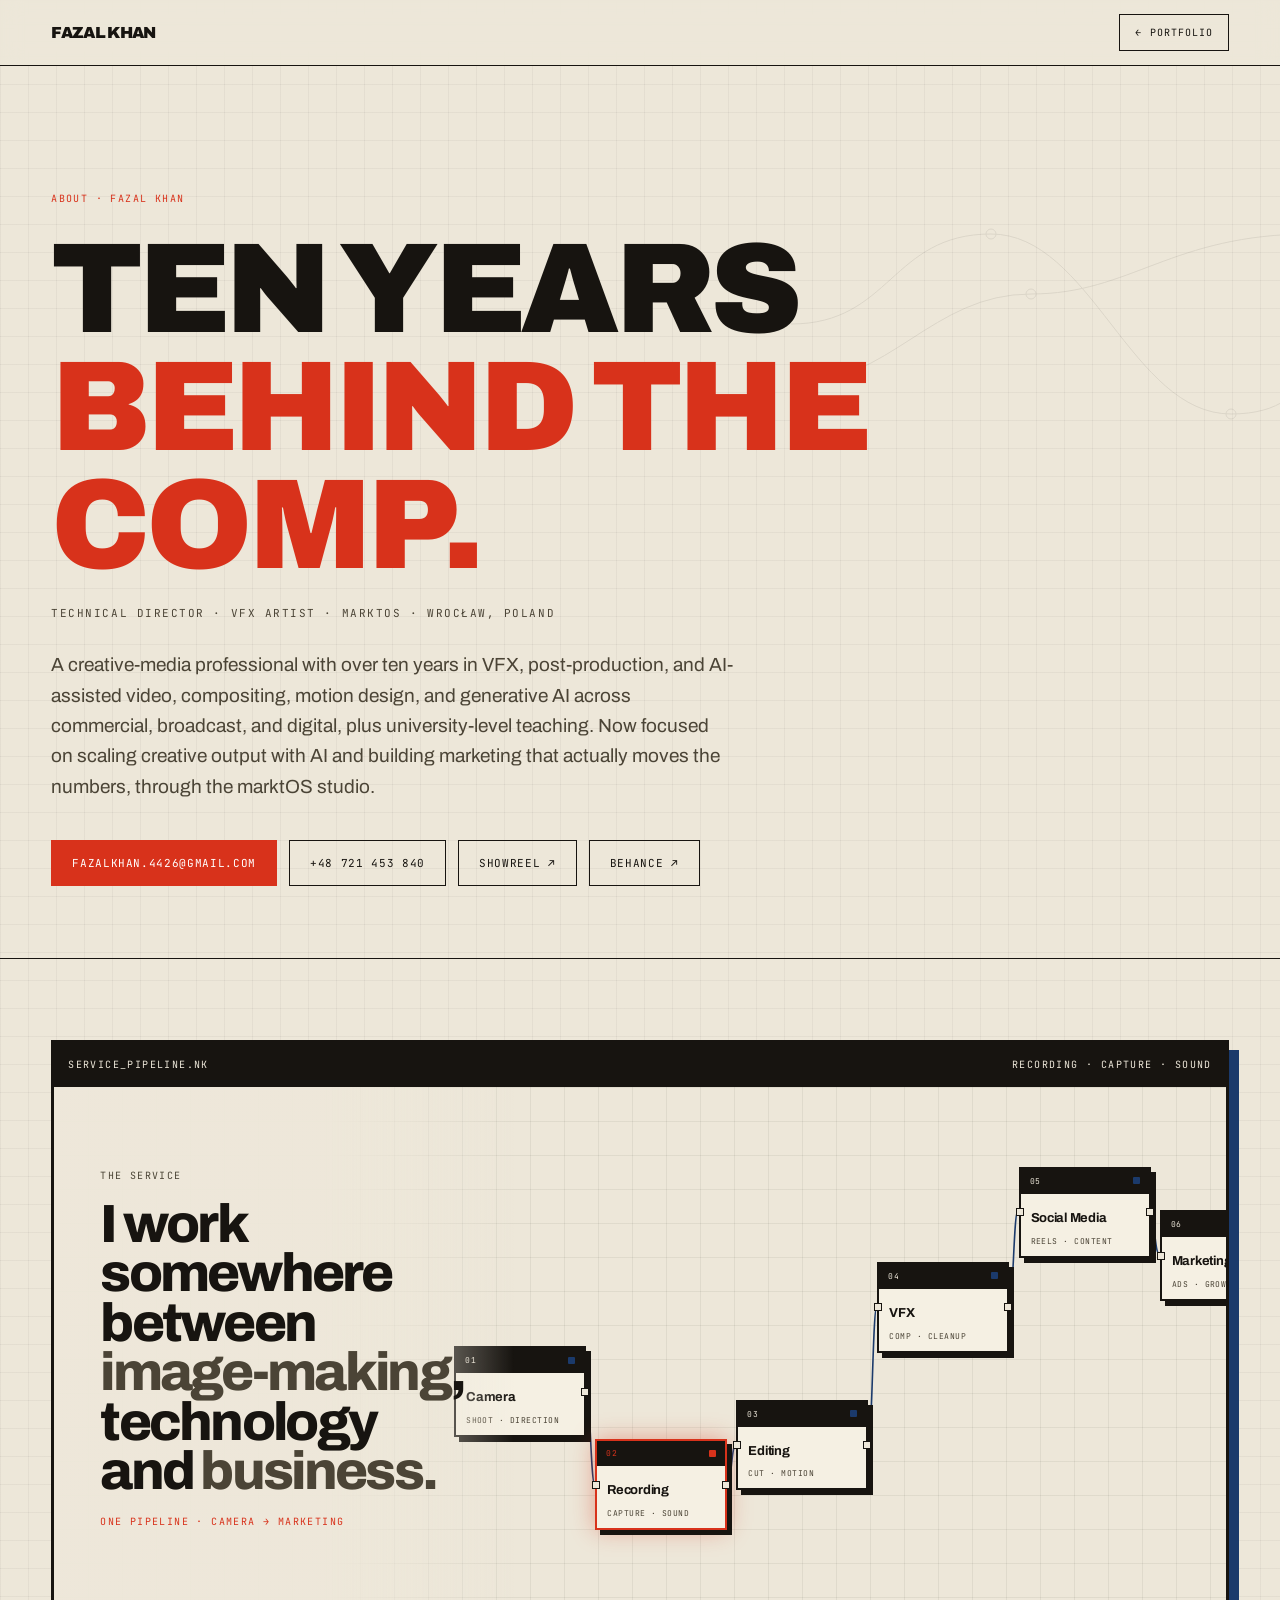
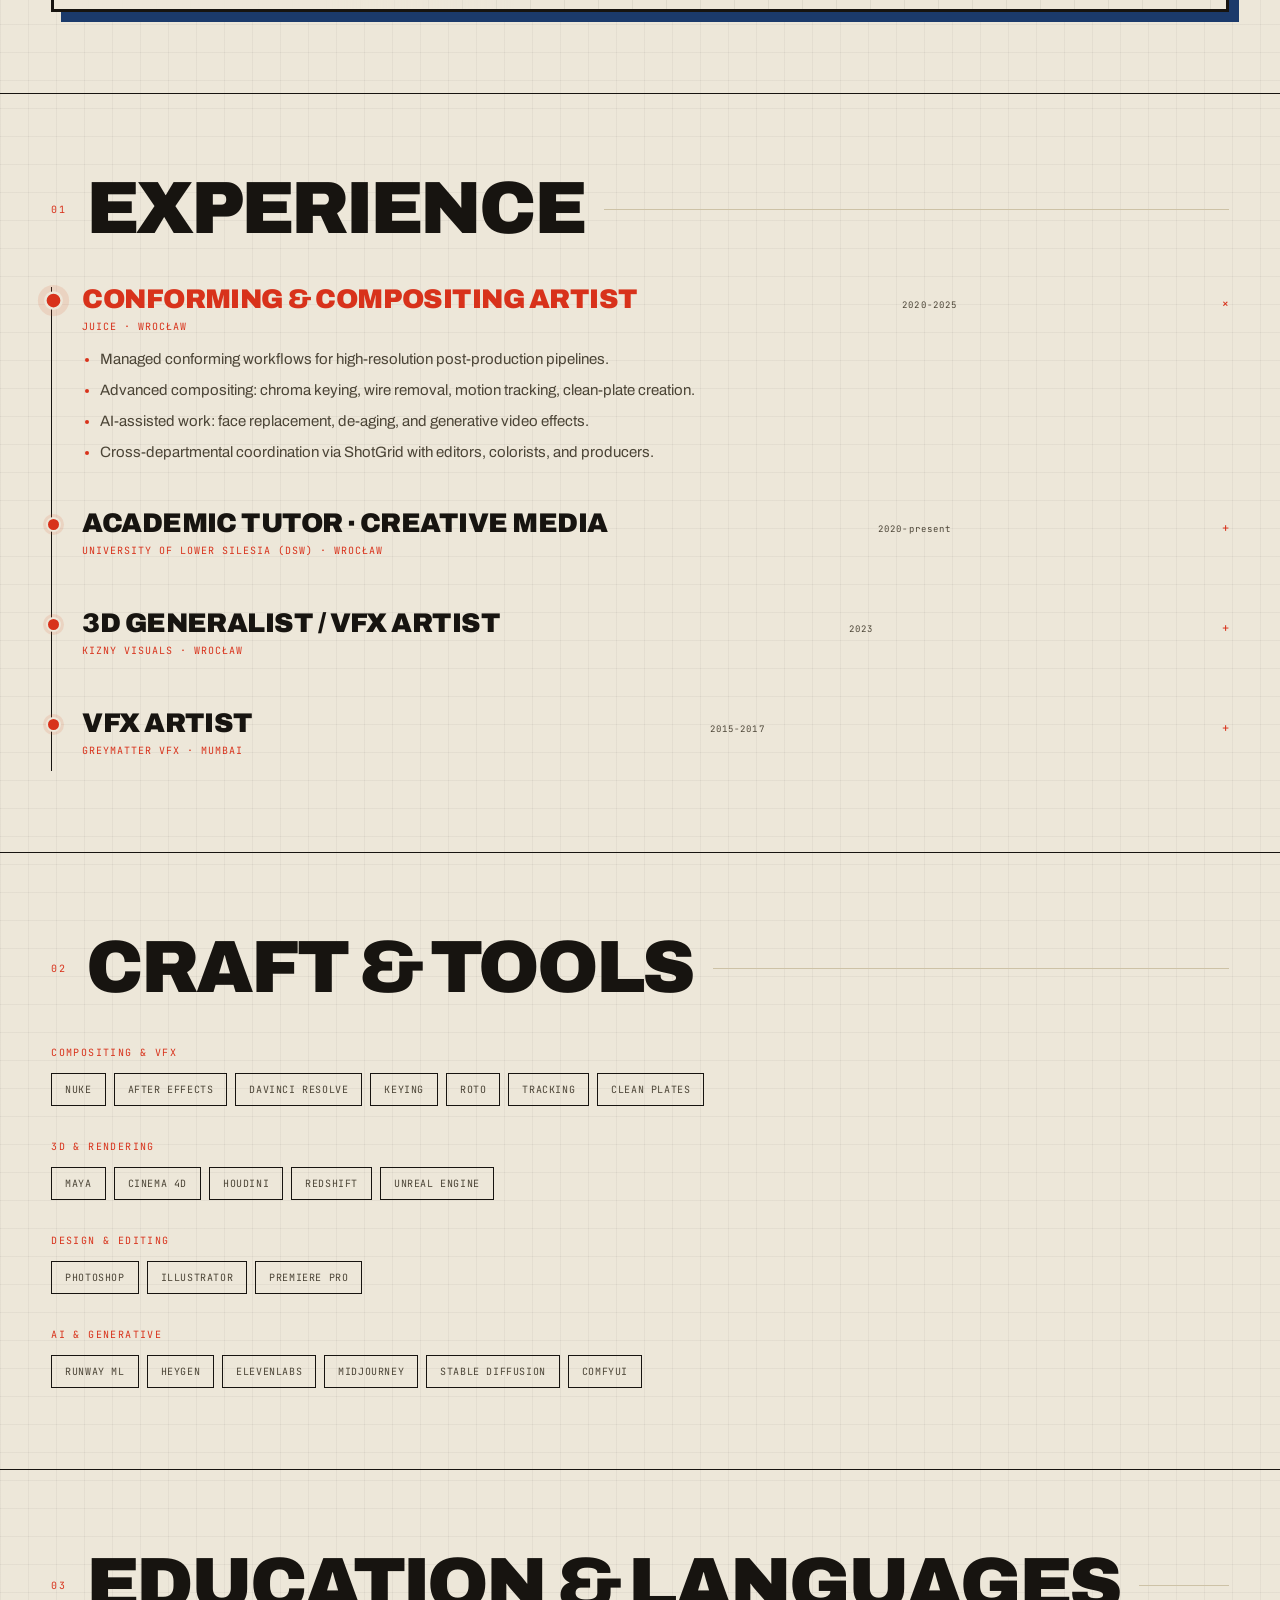
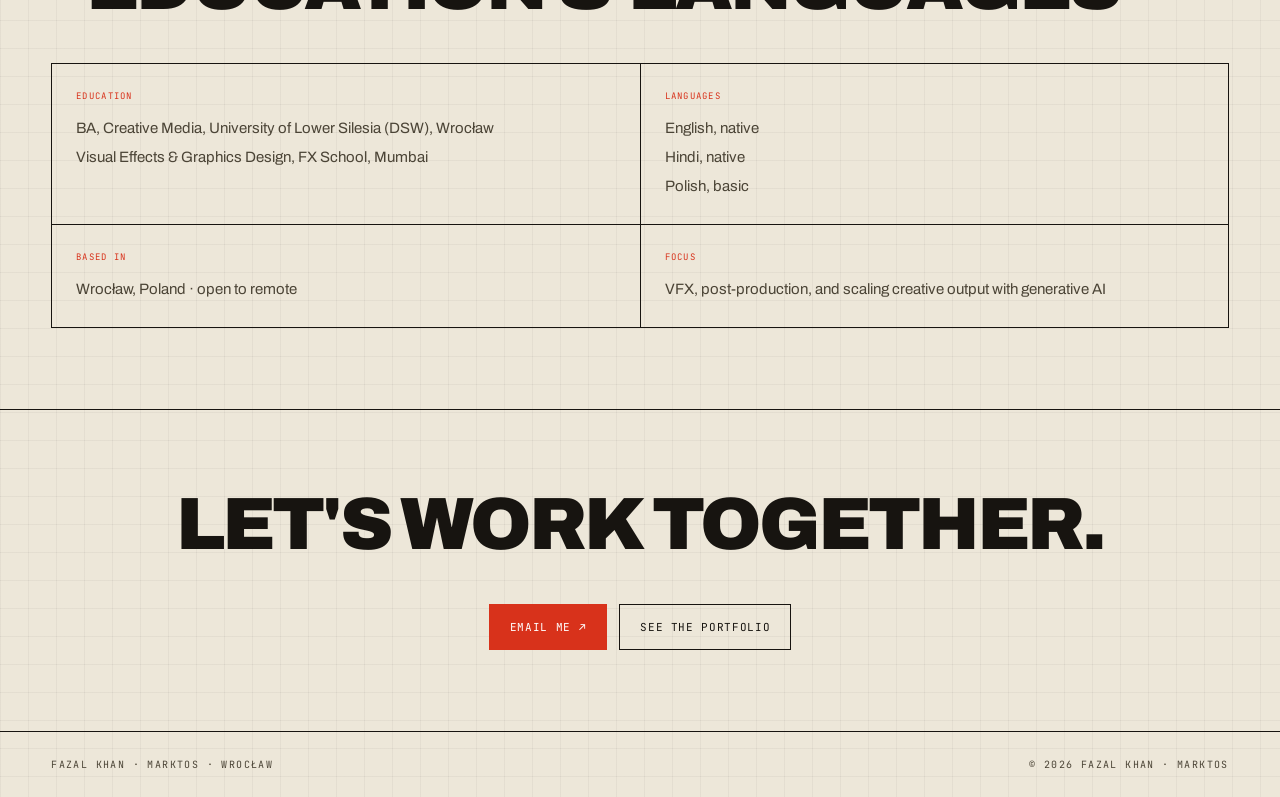
==== commit 4f675959: "Worklog light theme + clean sticky-stack gallery - Apply the worklog/repair-ticket theme (paper, ink" ====
--- a/about.html
+++ b/about.html
@@ -8,6 +8,9 @@
 <link rel="preconnect" href="https://fonts.googleapis.com">
 <link rel="preconnect" href="https://fonts.gstatic.com" crossorigin>
 <link href="https://fonts.googleapis.com/css2?family=Archivo:wght@400;500;600;700;800;900&family=DM+Mono:wght@400;500&display=swap" rel="stylesheet">
+<!-- v21 archived-site theme fonts (light theme) -->
+<link href="https://fonts.googleapis.com/css2?family=Archivo:ital,wght@0,400;0,600;0,800;0,900;1,700&family=Archivo+Narrow:wght@600;700&family=Caveat:wght@600;700&family=JetBrains+Mono:wght@400;500;700&display=swap" rel="stylesheet">
+<script>document.documentElement.setAttribute('data-theme','light');</script>
 <style>
 :root{
  --black:#070707;--panel:#101010;--white:#f2f0eb;--muted:#888;
@@ -147,7 +150,10 @@
 
 <nav class="nav">
  <a class="nav-name" href="index.html">FAZAL KHAN</a>
- <a class="back" href="index.html"><span>←</span> Portfolio</a>
+ <div class="nav-right">
+  <button class="theme-toggle" id="themeToggle" type="button" aria-label="Switch between light and dark theme"><span class="tt-dot" aria-hidden="true"></span><span class="tt-label">LIGHT</span></button>
+  <a class="back" href="index.html"><span>←</span> Portfolio</a>
+ </div>
 </nav>
 
 <main>
@@ -323,5 +329,84 @@
   setInterval(function(){ if(document.hidden||!els.length) return; activate((active+1)%PIPE.length); }, 1500);
 })();
 </script>
+
+
+
+
+<style id="fazal-theme-system">
+/* THEME — "WORKLOG / REPAIR TICKET" (light; default & only for now).
+   Forced on; toggle hidden. Matches the portfolio page. */
+html[data-theme="light"]{
+  --black:#EDE7D9;   /* page -> paper */
+  --white:#171410;   /* text -> ink */
+  --orange:#D8321B;  /* highlight -> hazard red */
+  --blue:#1B3A6B;    /* -> blueprint blue */
+  --green:#0E9F5D;
+  --muted:#4B4436;
+  --line:#cdc2a6;
+  --panel:#F5F0E3;
+  --sans:"Archivo",system-ui,sans-serif;
+  --mono:"JetBrains Mono",ui-monospace,monospace;
+  color-scheme:light;
+}
+.theme-toggle{display:none !important}
+
+html[data-theme="light"] body{
+  background:#EDE7D9;color:#171410;
+  background-image:linear-gradient(rgba(23,20,16,.045) 1px,transparent 1px),linear-gradient(90deg,rgba(23,20,16,.045) 1px,transparent 1px);
+  background-size:28px 28px;
+}
+html[data-theme="light"] .nav{background:#ede7d9e6;border-color:#171410}
+html[data-theme="light"] .back{border-color:#171410}
+html[data-theme="light"] .back:hover{border-color:#D8321B;color:#171410}
+html[data-theme="light"] .hero p{color:#4B4436}
+html[data-theme="light"] .hero-deco svg{stroke:#171410;opacity:.5}
+html[data-theme="light"] .cbtn{border-color:#171410}
+html[data-theme="light"] .cbtn:hover{box-shadow:6px 6px 0 #1B3A6B}
+html[data-theme="light"] .cbtn.solid{background:#D8321B;border-color:#D8321B;color:#fff}
+html[data-theme="light"] .band{border-color:#171410}
+html[data-theme="light"] .sh .ln{background:#cdc2a6}
+html[data-theme="light"] .exp-item{border-color:#171410}
+html[data-theme="light"] .exp-item::before{border-color:#EDE7D9;background:#D8321B}
+html[data-theme="light"] .exp-item ul{color:#4B4436}
+html[data-theme="light"] .skills span{border-color:#171410;color:#4B4436}
+html[data-theme="light"] .skills span:hover{border-color:#D8321B;color:#171410}
+html[data-theme="light"] .skills span.lit{background:#D8321B;border-color:#D8321B;color:#fff}
+html[data-theme="light"] .facts{border-color:#171410}
+html[data-theme="light"] .fc{border-color:#171410}
+html[data-theme="light"] .fc .fv{color:#4B4436}
+html[data-theme="light"] .fc:hover{background:#E5DDCB}
+html[data-theme="light"] footer{border-color:#171410}
+html[data-theme="light"] .spot{background:radial-gradient(340px 340px at var(--mx,-999px) var(--my,-999px),rgba(216,50,27,.10),transparent 70%)}
+
+/* service pipeline -> worklog cards */
+html[data-theme="light"] .pipeline-stage{background:#EDE7D9;border:3px solid #171410;box-shadow:10px 10px 0 #1B3A6B}
+html[data-theme="light"] .pipe-toolbar{background:#171410;border-color:#171410}
+html[data-theme="light"] .pipe-toolbar .mono{color:#EDE7D9 !important}
+html[data-theme="light"] .pipe-canvas{background-image:linear-gradient(#17141010 1px,transparent 1px),linear-gradient(90deg,#17141010 1px,transparent 1px)}
+html[data-theme="light"] .pipe-node{background:#F5F0E3;border:2px solid #171410;box-shadow:5px 5px 0 #171410}
+html[data-theme="light"] .pipe-node .ph{background:#171410;color:#EDE7D9;border-color:#171410}
+html[data-theme="light"] .pipe-node .ph .cat{background:#1B3A6B}
+html[data-theme="light"] .pipe-node strong{color:#171410}
+html[data-theme="light"] .pipe-node small{color:#4B4436}
+html[data-theme="light"] .pipe-node .port{background:#EDE7D9;border-color:#171410}
+html[data-theme="light"] .pipe-node.on{border-color:#D8321B;box-shadow:5px 5px 0 #171410,0 0 22px rgba(216,50,27,.4)}
+html[data-theme="light"] .pipe-node.on .ph{color:#D8321B}
+html[data-theme="light"] .pipe-node.on .ph .cat{background:#D8321B}
+html[data-theme="light"] .pipe-overlay{background:linear-gradient(90deg,#edE7d9f5 60%,#edE7d900)}
+html[data-theme="light"] .pipe-overlay .svc-copy{color:#171410}
+html[data-theme="light"] .pipe-overlay .svc-copy em{color:#4B4436}
+html[data-theme="light"] #pipeWires path{stroke:#1B3A6B !important}
+@media(max-width:800px){ html[data-theme="light"] .pipe-overlay{background:none} }
+
+.nav-right{display:flex;align-items:center;gap:12px}
+.theme-toggle{display:inline-flex;align-items:center;gap:8px;border:1px solid var(--line);background:transparent;color:inherit;padding:9px 13px;font:10px var(--mono);letter-spacing:.1em;text-transform:uppercase;cursor:pointer}
+.theme-toggle .tt-dot{width:11px;height:11px;border-radius:50%;border:1px solid currentColor;background:linear-gradient(90deg,currentColor 0 50%,transparent 50% 100%);flex:none}
+</style>
+
+<script id="fazal-theme-toggle">
+(function(){ try{localStorage.setItem('fazal-theme','light');}catch(e){} document.documentElement.setAttribute('data-theme','light'); })();
+</script>
+
 </body>
 </html>
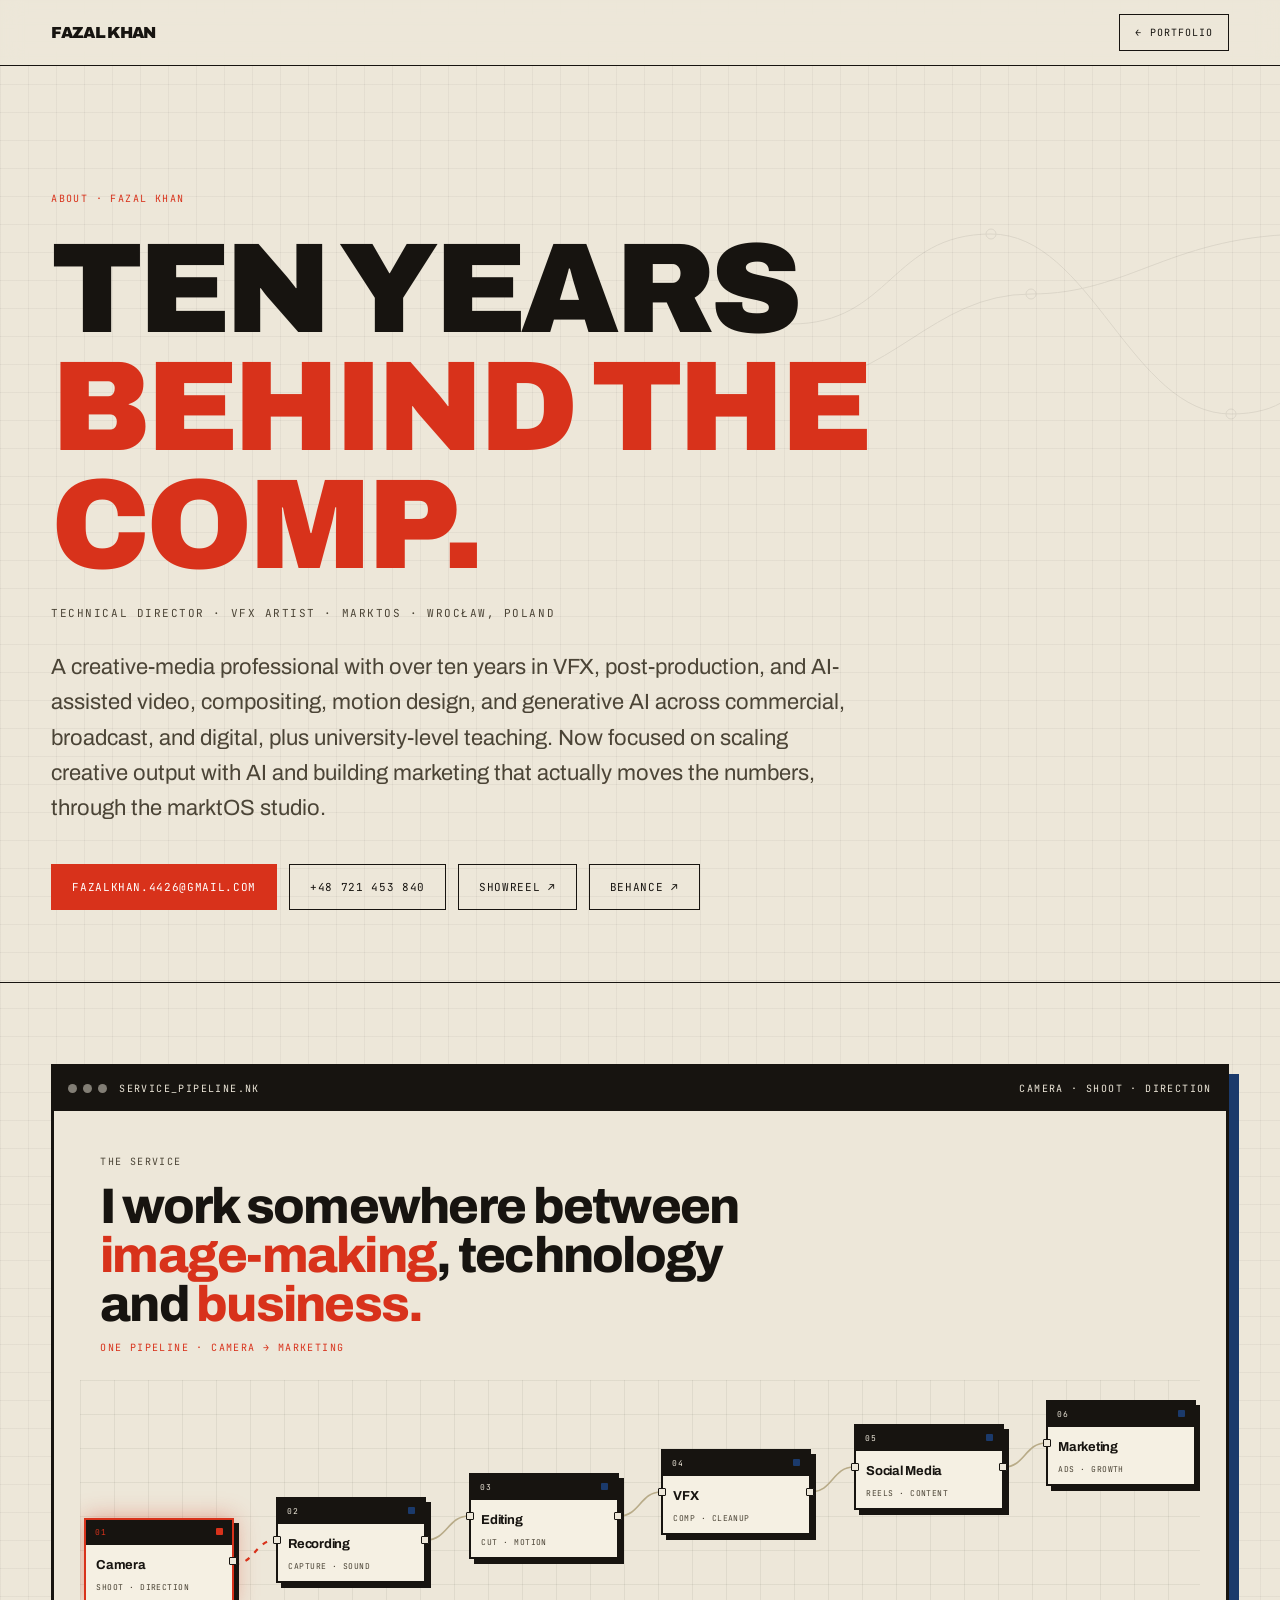
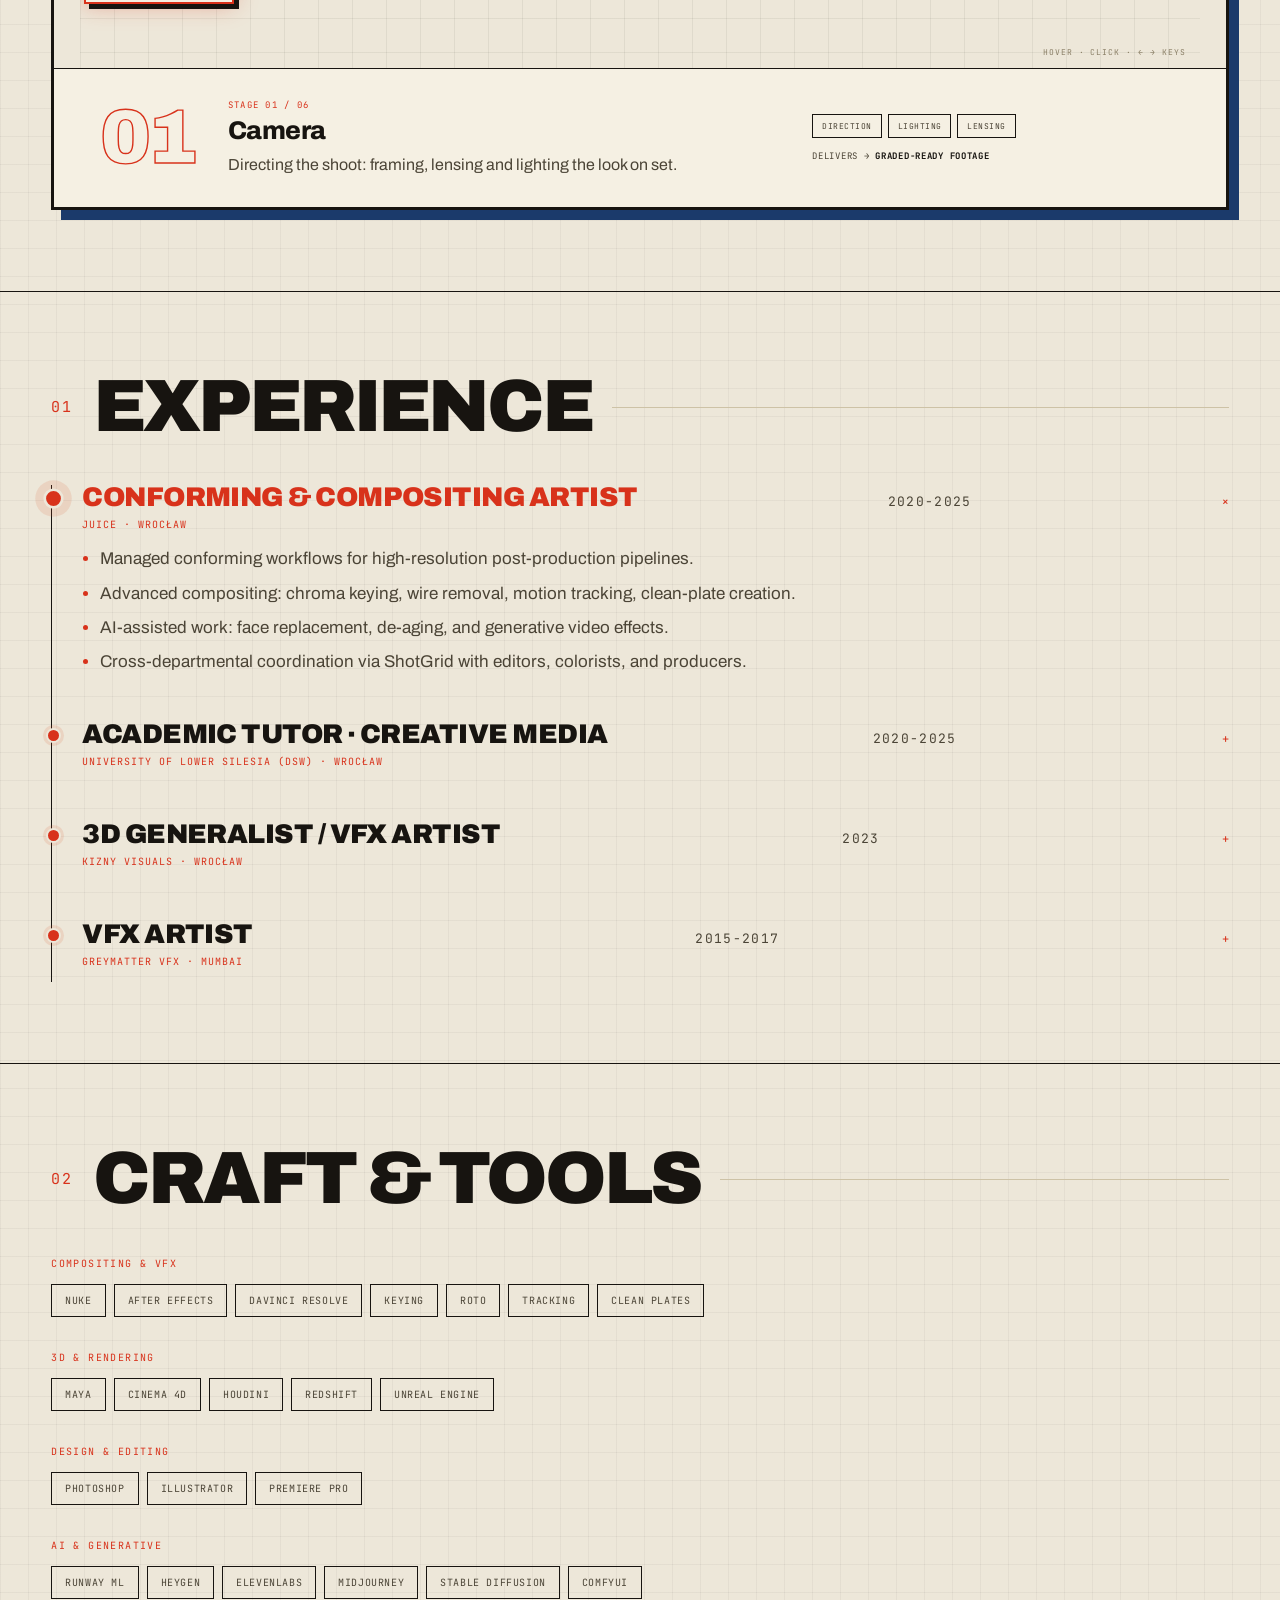
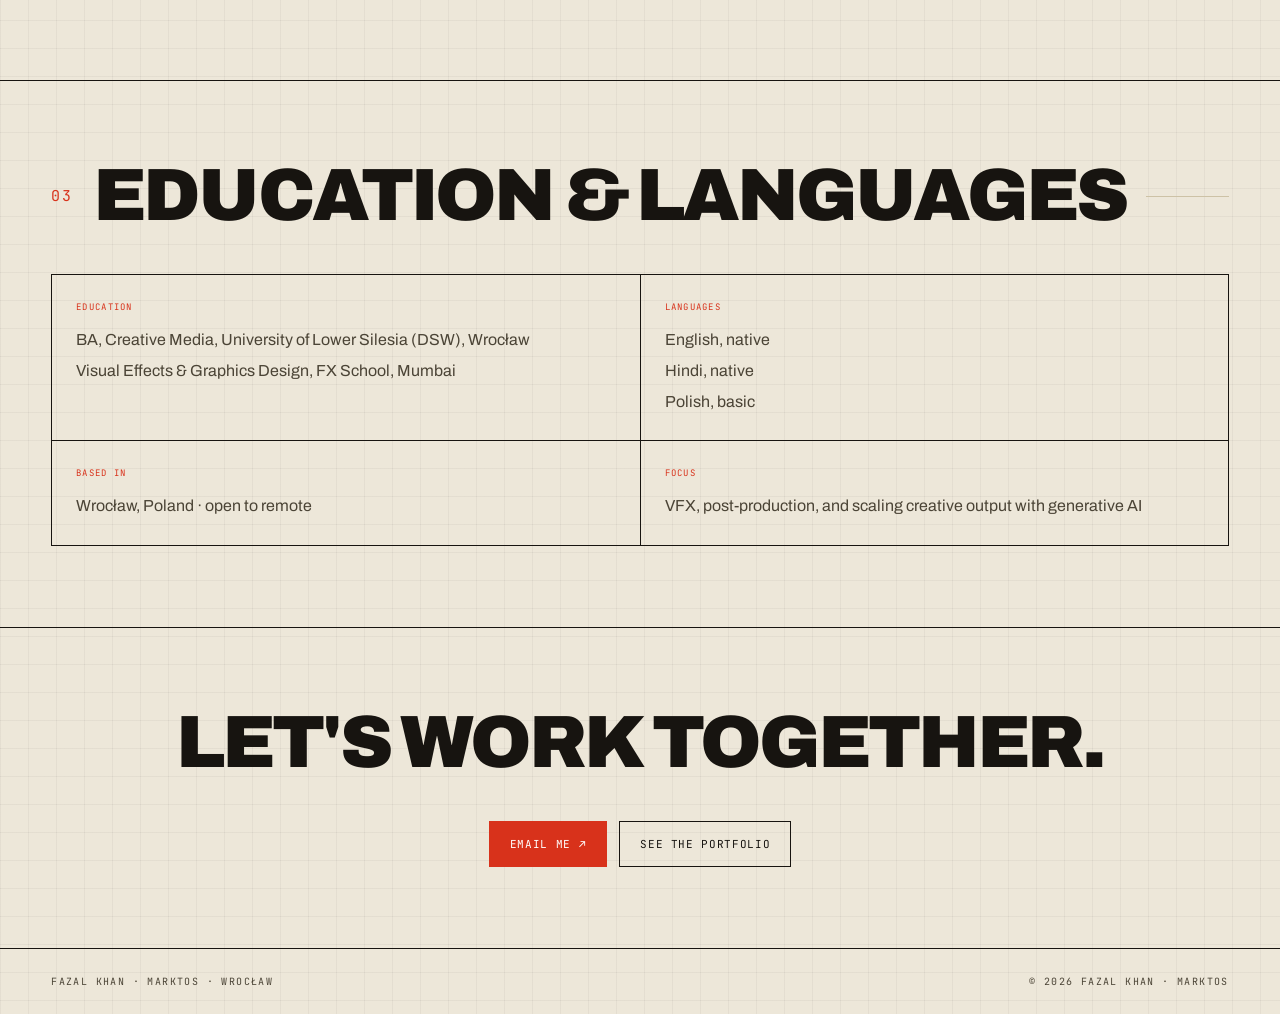
==== commit d9cde87a: "Publish site updates: bigger hero showreel, timeline fix, About pipeline redesign - index: enlarge h" ====
--- a/about.html
+++ b/about.html
@@ -40,7 +40,7 @@
 .hero h1{font-size:clamp(48px,10vw,140px);margin-top:26px}
 .hero h1 em{font-style:normal;color:var(--orange)}
 .hero .role{margin-top:22px;color:var(--muted);font:11px var(--mono);letter-spacing:.14em;text-transform:uppercase}
-.hero p{margin-top:30px;max-width:62ch;color:#b7b7b7;font-size:clamp(16px,1.6vw,19px)}
+.hero p{margin-top:30px;max-width:62ch;color:#b7b7b7;font-size:clamp(17px,1.9vw,22px)}
 .hero .contact{margin-top:38px;display:flex;flex-wrap:wrap;gap:12px}
 .cbtn{border:1px solid var(--line);padding:15px 20px;font:11px var(--mono);letter-spacing:.06em;text-transform:uppercase;transition:.3s var(--ease)}
 .cbtn.solid{background:var(--orange);color:#000;border-color:var(--orange)}
@@ -53,7 +53,7 @@
 .sh{display:flex;align-items:center;gap:20px;margin-bottom:44px}
 .sh h2{font-size:clamp(30px,6vw,74px)}
 .sh .ln{flex:1;height:1px;background:var(--line)}
-.sh .n{color:var(--orange);font:10px var(--mono);letter-spacing:.14em}
+.sh .n{color:var(--orange);font:15px var(--mono);letter-spacing:.14em}
 
 /* EXPERIENCE */
 .exp-item{position:relative;padding:0 0 40px 30px;border-left:1px solid var(--line)}
@@ -61,9 +61,9 @@
 .exp-item::before{content:"";position:absolute;left:-6px;top:6px;width:11px;height:11px;border-radius:50%;background:var(--orange);border:2px solid var(--black);box-shadow:0 0 0 3px #d9572b22}
 .exp-item .er{display:flex;align-items:baseline;justify-content:space-between;gap:16px;flex-wrap:wrap}
 .exp-item h3{font-size:clamp(19px,2.4vw,27px);letter-spacing:-.02em}
-.exp-item .dt{font:9px var(--mono);letter-spacing:.12em;color:var(--muted)}
+.exp-item .dt{font:13px var(--mono);letter-spacing:.1em;color:var(--muted)}
 .exp-item .co{margin-top:8px;color:var(--orange);font:10px var(--mono);letter-spacing:.1em;text-transform:uppercase}
-.exp-item ul{margin:14px 0 0;padding-left:18px;color:#a5a5a5;font-size:15px}
+.exp-item ul{margin:14px 0 0;padding-left:18px;color:#a5a5a5;font-size:17px}
 .exp-item li{margin-bottom:7px}.exp-item li::marker{color:var(--orange)}
 
 /* CRAFT */
@@ -77,7 +77,7 @@
 .facts{display:grid;grid-template-columns:repeat(2,1fr);border-top:1px solid var(--line);border-left:1px solid var(--line)}
 .fc{border-right:1px solid var(--line);border-bottom:1px solid var(--line);padding:26px 24px}
 .fc .fk{color:var(--orange);font:9px var(--mono);letter-spacing:.14em;text-transform:uppercase;margin-bottom:14px}
-.fc .fv{color:#b7b7b7;font-size:15px;margin-top:5px}
+.fc .fv{color:#b7b7b7;font-size:16px;margin-top:5px}
 
 /* CTA */
 .cta{text-align:center}
@@ -94,17 +94,24 @@
 .spot{position:fixed;inset:0;z-index:1;pointer-events:none;background:radial-gradient(340px 340px at var(--mx,-999px) var(--my,-999px),#d9572b1f,transparent 70%);transition:opacity .3s;opacity:0}
 .spot.on{opacity:1}
 .exp-item{transition:transform .3s var(--ease)}
-.exp-item .er,.exp-item .co{transition:color .25s}
+.exp-item::after{content:"";position:absolute;left:-1.5px;top:2px;bottom:6px;width:3px;background:var(--orange);transform:scaleY(0);transform-origin:top;transition:transform .45s var(--ease)}
+.exp-item:hover::after{transform:scaleY(1)}
+.exp-item .er,.exp-item .co{transition:color .25s,transform .32s var(--ease)}
+.exp-item:hover .er,.exp-item:hover .co{transform:translateX(8px)}
+.exp-item:hover>.er h3{color:var(--orange)}
+.exp-item:hover .dt{color:var(--white)}
 .exp-item ul{max-height:0;overflow:hidden;opacity:.35;transition:max-height .4s var(--ease),opacity .35s,margin .4s}
-.exp-item.open ul{max-height:340px;opacity:1}
+.exp-item.open ul,.exp-item:hover ul{max-height:340px;opacity:1}
 .exp-item::before{transition:transform .3s var(--ease),box-shadow .3s}
-.exp-item.open::before,.exp-item:hover::before{transform:scale(1.25);box-shadow:0 0 0 5px #d9572b22}
+.exp-item.open::before,.exp-item:hover::before{transform:scale(1.35);box-shadow:0 0 0 6px #d9572b22}
 .exp-item.open>.er h3{color:var(--orange)}
 .exp-head{width:100%;background:none;border:0;color:inherit;cursor:pointer;text-align:left;font:inherit;display:flex;align-items:baseline;justify-content:space-between;gap:16px;flex-wrap:wrap}
 .exp-toggle{color:var(--orange);font:12px var(--mono);transition:transform .3s var(--ease);flex:none}
-.exp-item.open .exp-toggle{transform:rotate(45deg)}
-.skills span{cursor:pointer}
+.exp-item.open .exp-toggle,.exp-item:hover .exp-toggle{transform:rotate(45deg)}
+.skills span{cursor:pointer;transition:transform .2s var(--ease),border-color .2s,color .2s,box-shadow .2s}
+.skills span:hover{transform:translateY(-4px);box-shadow:4px 4px 0 var(--orange)}
 .skills span.lit{background:var(--orange);border-color:var(--orange);color:#000}
+@media(prefers-reduced-motion:reduce){.exp-item:hover .er,.exp-item:hover .co{transform:none}.skills span:hover{transform:none}}
 .fc{transition:background .25s,transform .25s var(--ease)}
 .fc:hover{background:#0f0f0f;transform:translateY(-3px)}
 .wrap{position:relative;z-index:2}
@@ -120,28 +127,53 @@
 :focus:not(:focus-visible){outline:none}
 /* ===== SERVICE PIPELINE (node graph) ===== */
 .pipeline-stage{position:relative;border:1px solid #303030;background:#060606;box-shadow:12px 12px 0 #000;overflow:hidden}
-.pipe-toolbar{height:44px;border-bottom:1px solid #292929;background:#0d0d0d;display:flex;align-items:center;justify-content:space-between;padding:0 14px}
-.pipe-canvas{position:relative;height:min(58vh,540px);background-image:linear-gradient(#ffffff08 1px,transparent 1px),linear-gradient(90deg,#ffffff08 1px,transparent 1px);background-size:34px 34px;overflow:hidden}
-.pipe-canvas svg{position:absolute;inset:0;width:100%;height:100%}
-.pipe-node{position:absolute;width:132px;background:#0f0f0f;border:1px solid #444;box-shadow:6px 6px 0 #000;transition:border-color .3s,box-shadow .3s,transform .3s var(--ease);cursor:pointer}
+.pipe-toolbar{height:44px;border-bottom:1px solid #292929;background:#0d0d0d;display:flex;align-items:center;justify-content:space-between;padding:0 14px;gap:12px}
+.pipe-toolbar .tl{display:flex;align-items:center;gap:12px}
+.pipe-toolbar .dots{display:flex;gap:6px}
+.pipe-toolbar .dots i{width:9px;height:9px;border-radius:50%;background:#333;display:block}
+.pipe-head{padding:clamp(24px,3.6vw,44px) clamp(20px,3.6vw,46px) clamp(4px,1vw,10px)}
+.pipe-head .ey{color:var(--muted)}
+.svc-copy{margin:14px 0 12px;font-size:clamp(26px,3.9vw,52px);line-height:.98;letter-spacing:-.035em;font-weight:800;text-transform:none;color:var(--white);max-width:22ch}
+.svc-copy em{color:var(--orange);font-style:normal}
+.pipe-flow{color:var(--orange)}
+.pipe-canvas{position:relative;height:clamp(250px,32vh,330px);margin:clamp(8px,1.4vw,16px) clamp(14px,2.2vw,26px) 0;background-image:linear-gradient(#ffffff08 1px,transparent 1px),linear-gradient(90deg,#ffffff08 1px,transparent 1px);background-size:34px 34px;overflow:hidden}
+.pipe-canvas svg{position:absolute;inset:0;width:100%;height:100%;pointer-events:none}
+.nwire{fill:none;stroke:#4a4a4a;stroke-width:1.6;transition:stroke .3s,opacity .3s}
+.nwire.done{stroke:var(--orange);opacity:.5}
+.nwire.flow{stroke:var(--orange);stroke-width:2.2;stroke-dasharray:5 7;animation:pipeFlow .7s linear infinite;filter:drop-shadow(0 0 5px #d9572b66)}
+@keyframes pipeFlow{to{stroke-dashoffset:-12}}
+.pipe-node{position:absolute;width:clamp(120px,12vw,150px);background:#0f0f0f;border:1px solid #444;box-shadow:6px 6px 0 #000;transition:border-color .3s,box-shadow .3s,transform .3s var(--ease);cursor:pointer;outline:none}
 .pipe-node .ph{padding:7px 9px;border-bottom:1px solid #2a2a2a;font:8px var(--mono);letter-spacing:.1em;text-transform:uppercase;color:#8c8c8c;display:flex;justify-content:space-between;align-items:center;background:#151515}
 .pipe-node .ph .cat{width:7px;height:7px;border-radius:1px;background:#89cfff}
 .pipe-node .pb{padding:10px}
-.pipe-node strong{font-size:13px;letter-spacing:-.02em}
+.pipe-node strong{font-size:13px;letter-spacing:-.02em;display:block}
 .pipe-node small{display:block;color:#8f8f8f;font:8px var(--mono);margin-top:6px;text-transform:uppercase;letter-spacing:.06em}
-.pipe-node .port{position:absolute;width:8px;height:8px;background:#050505;border:1px solid #6a6a6a;top:50%;transform:translateY(-50%)}
+.pipe-node .port{position:absolute;width:8px;height:8px;background:#050505;border:1px solid #6a6a6a;top:50%;transform:translateY(-50%);border-radius:1px}
 .pipe-node .port.in{left:-5px}.pipe-node .port.out{right:-5px}
-.pipe-node.on{border-color:var(--orange);box-shadow:6px 6px 0 #000,0 0 26px #d9572b44;transform:translateY(-3px)}
+.pipe-node:hover,.pipe-node:focus-visible{border-color:var(--orange);transform:translateY(-3px)}
+.pipe-node.on{border-color:var(--orange);box-shadow:6px 6px 0 #000,0 0 26px #d9572b44;transform:translateY(-3px);z-index:2}
 .pipe-node.on .ph{color:var(--orange)}.pipe-node.on .ph .cat{background:var(--orange)}
 .pipe-node.on .port{background:#2a1206;border-color:var(--orange)}
-.pipe-overlay{position:absolute;left:0;top:44px;bottom:0;width:min(48%,460px);padding:clamp(20px,4vw,46px);display:flex;flex-direction:column;justify-content:center;gap:18px;background:linear-gradient(90deg,#060606f5 60%,#06060600);pointer-events:none;z-index:3}
-.pipe-overlay .svc-copy{font-size:clamp(28px,4.2vw,58px);line-height:.92;letter-spacing:-.05em;font-weight:800;text-transform:none;color:var(--white)}
-.pipe-overlay .svc-copy em{color:#666;font-style:normal}
+.pipe-hint{position:absolute;right:14px;bottom:11px;z-index:3;color:#8c8c8c;font:8px var(--mono);letter-spacing:.12em;pointer-events:none}
+/* live detail readout */
+.pipe-detail{border-top:1px solid #292929;background:#0a0a0a;display:grid;grid-template-columns:auto 1.5fr 1fr;gap:clamp(16px,2.6vw,40px);align-items:center;padding:clamp(18px,2.6vw,30px) clamp(20px,3.6vw,46px)}
+.pd-idx{font-size:clamp(42px,6vw,88px);font-weight:900;line-height:.8;letter-spacing:-.05em;color:transparent;-webkit-text-stroke:1.4px #4a4a4a;transition:-webkit-text-stroke-color .3s}
+.pipe-detail.on .pd-idx{-webkit-text-stroke-color:var(--orange)}
+.pd-step{display:block;color:var(--orange);font:9px var(--mono);letter-spacing:.14em;margin-bottom:7px}
+.pd-name{font-size:clamp(18px,2vw,26px);font-weight:800;letter-spacing:-.02em;text-transform:none;line-height:1}
+.pd-desc{color:#b7b7b7;font-size:16px;line-height:1.55;text-transform:none;margin-top:9px}
+.pd-meta{display:flex;flex-direction:column;gap:12px}
+.pd-tools{display:flex;flex-wrap:wrap;gap:6px}
+.pd-tools span{border:1px solid var(--line);padding:6px 9px;font:8px var(--mono);letter-spacing:.06em;text-transform:uppercase;color:#ccc}
+.pd-deliver{font:9px var(--mono);letter-spacing:.08em;text-transform:uppercase;color:var(--muted)}
+.pd-deliver b{color:var(--white)}
 @media(max-width:800px){
- .pipe-overlay{position:static;width:100%;background:none;padding:22px 16px 4px}
- .pipe-overlay .svc-copy{font-size:8.5vw}
- .pipe-canvas{height:auto;min-height:520px}
+ .pipe-canvas{height:auto;min-height:560px}
+ .pipe-detail{grid-template-columns:1fr;gap:14px}
+ .pd-idx{font-size:56px}
+ .svc-copy{font-size:8.2vw}
 }
+@media(prefers-reduced-motion:reduce){.nwire.flow{animation:none}}
 </style>
 </head>
 <body>
@@ -183,15 +215,23 @@
   <div class="wrap">
    <div class="pipeline-stage r-up">
     <div class="pipe-toolbar">
-     <span class="mono" style="color:var(--muted)">service_pipeline.nk</span>
+     <span class="tl"><span class="dots" aria-hidden="true"><i></i><i></i><i></i></span><span class="mono" style="color:var(--muted)">service_pipeline.nk</span></span>
      <span class="mono" id="pipeStatus" style="color:var(--muted)">CAMERA → MARKETING</span>
     </div>
-    <div class="pipe-overlay">
-     <div class="mono" style="color:var(--muted)">THE SERVICE</div>
+    <div class="pipe-head">
+     <div class="mono ey">THE SERVICE</div>
      <div class="svc-copy">I work somewhere between <em>image-making</em>, technology and <em>business.</em></div>
-     <div class="mono" style="color:var(--orange)">ONE PIPELINE · CAMERA → MARKETING</div>
+     <div class="mono pipe-flow">ONE PIPELINE · CAMERA → MARKETING</div>
     </div>
-    <div class="pipe-canvas" id="pipeCanvas"><svg id="pipeWires" preserveAspectRatio="none" aria-hidden="true"></svg></div>
+    <div class="pipe-canvas" id="pipeCanvas">
+     <svg id="pipeWires" preserveAspectRatio="none" aria-hidden="true"></svg>
+     <div class="pipe-hint" aria-hidden="true">HOVER · CLICK · ← → KEYS</div>
+    </div>
+    <div class="pipe-detail" id="pipeDetail" aria-live="polite">
+     <div class="pd-idx" id="pdIdx">01</div>
+     <div><span class="pd-step" id="pdStep">STAGE 01 / 06</span><div class="pd-name" id="pdName">Camera</div><p class="pd-desc" id="pdDesc"></p></div>
+     <div class="pd-meta"><div class="pd-tools" id="pdTools"></div><div class="pd-deliver" id="pdDeliver"></div></div>
+    </div>
    </div>
   </div>
  </section>
@@ -202,7 +242,7 @@
    <div class="exp">
     <div class="exp-item"><div class="er"><h3>Conforming &amp; Compositing Artist</h3><span class="dt">2020-2025</span></div><div class="co">JUICE · Wrocław</div>
      <ul><li>Managed conforming workflows for high-resolution post-production pipelines.</li><li>Advanced compositing: chroma keying, wire removal, motion tracking, clean-plate creation.</li><li>AI-assisted work: face replacement, de-aging, and generative video effects.</li><li>Cross-departmental coordination via ShotGrid with editors, colorists, and producers.</li></ul></div>
-    <div class="exp-item"><div class="er"><h3>Academic Tutor · Creative Media</h3><span class="dt">2020-present</span></div><div class="co">University of Lower Silesia (DSW) · Wrocław</div>
+    <div class="exp-item"><div class="er"><h3>Academic Tutor · Creative Media</h3><span class="dt">2020-2025</span></div><div class="co">University of Lower Silesia (DSW) · Wrocław</div>
      <ul><li>Teaching VFX, 3D lighting, rendering, and animation to undergraduates.</li><li>Industry-standard pipelines: compositing, editing, and digital content.</li><li>Mentoring collaborative projects that simulate real production environments.</li></ul></div>
     <div class="exp-item"><div class="er"><h3>3D Generalist / VFX Artist</h3><span class="dt">2023</span></div><div class="co">Kizny Visuals · Wrocław</div>
      <ul><li>3D assets and CG content for commercial advertising campaigns.</li><li>CG-to-live-action integration via advanced compositing.</li></ul></div>
@@ -290,43 +330,80 @@
 <script>
 /* Service pipeline node graph */
 (function(){
-  var canvas=document.getElementById('pipeCanvas'), wires=document.getElementById('pipeWires'), status=document.getElementById('pipeStatus');
+  var canvas=document.getElementById('pipeCanvas'), wires=document.getElementById('pipeWires'), status=document.getElementById('pipeStatus'), detail=document.getElementById('pipeDetail');
   if(!canvas) return;
+  var reduce=matchMedia('(prefers-reduced-motion:reduce)').matches;
   var PIPE=[
-    {n:'Camera',d:'Shoot · direction'},{n:'Recording',d:'Capture · sound'},{n:'Editing',d:'Cut · motion'},
-    {n:'VFX',d:'Comp · cleanup'},{n:'Social Media',d:'Reels · content'},{n:'Marketing',d:'Ads · growth'}
+    {n:'Camera',d:'Shoot · direction',desc:'Directing the shoot: framing, lensing and lighting the look on set.',tools:['Direction','Lighting','Lensing'],out:'Graded-ready footage'},
+    {n:'Recording',d:'Capture · sound',desc:'Clean capture of sound and performance, synced and logged for the edit.',tools:['Audio','Sync','Dailies'],out:'Synced rushes'},
+    {n:'Editing',d:'Cut · motion',desc:'Shaping the story: pacing the cut, motion graphics and titling.',tools:['Premiere Pro','After Effects'],out:'Locked cut'},
+    {n:'VFX',d:'Comp · cleanup',desc:'Compositing, cleanup and CG integration. The invisible and the impossible.',tools:['Nuke','Maya','Houdini'],out:'Final comp'},
+    {n:'Social Media',d:'Reels · content',desc:'Cutting the master into platform-native reels and a weekly content rhythm.',tools:['Reels','Shorts','Formats'],out:'Publish-ready set'},
+    {n:'Marketing',d:'Ads · growth',desc:'Turning content into campaigns: paid ads, tracking and growth via marktOS.',tools:['Meta','Google','marktOS'],out:'Measured growth'}
   ];
-  var els=[], active=0;
-  function activate(i){ active=i; els.forEach(function(el,k){ el.classList.toggle('on',k===i); }); if(status) status.textContent=PIPE[i].n.toUpperCase()+' · '+PIPE[i].d.toUpperCase(); }
+  var N=PIPE.length, els=[], pts=[], active=0, auto=null, touched=false;
+  function pad2(i){ return ('0'+(i+1)).slice(-2); }
+  var pdIdx=document.getElementById('pdIdx'),pdStep=document.getElementById('pdStep'),pdName=document.getElementById('pdName'),pdDesc=document.getElementById('pdDesc'),pdTools=document.getElementById('pdTools'),pdDeliver=document.getElementById('pdDeliver');
+  function setDetail(i){ var p=PIPE[i];
+    if(pdIdx) pdIdx.textContent=pad2(i);
+    if(pdStep) pdStep.textContent='STAGE '+pad2(i)+' / '+pad2(N-1);
+    if(pdName) pdName.textContent=p.n;
+    if(pdDesc) pdDesc.textContent=p.desc;
+    if(pdTools) pdTools.innerHTML=p.tools.map(function(t){return '<span>'+t+'</span>';}).join('');
+    if(pdDeliver) pdDeliver.innerHTML='DELIVERS → <b>'+p.out+'</b>';
+    if(detail) detail.classList.add('on');
+  }
+  function paintWires(){ if(!pts.length){ wires.innerHTML=''; return; }
+    var mobile=canvas.clientWidth<800, flow=active>0?active-1:0, s='';
+    for(var i=0;i<pts.length-1;i++){
+      var a=mobile?pts[i].b:pts[i].r, b=mobile?pts[i+1].t:pts[i+1].l, cls='nwire';
+      if(i<flow) cls+=' done'; else if(i===flow) cls+=(reduce?' done':' flow');
+      if(mobile){ var my=(a.y+b.y)/2; s+='<path class="'+cls+'" d="M'+a.x+' '+a.y+' C'+a.x+' '+my+' '+b.x+' '+my+' '+b.x+' '+b.y+'"/>'; }
+      else { var mx=(a.x+b.x)/2; s+='<path class="'+cls+'" d="M'+a.x+' '+a.y+' C'+mx+' '+a.y+' '+mx+' '+b.y+' '+b.x+' '+b.y+'"/>'; }
+    }
+    wires.innerHTML=s;
+  }
+  function activate(i){ active=i;
+    els.forEach(function(el,k){ el.classList.toggle('on',k===i); el.setAttribute('aria-pressed',k===i?'true':'false'); });
+    if(status) status.textContent=PIPE[i].n.toUpperCase()+' · '+PIPE[i].d.toUpperCase();
+    paintWires(); setDetail(i);
+  }
+  function measure(){ pts=els.map(function(el){ var l=el.offsetLeft,t=el.offsetTop,w=el.offsetWidth,h=el.offsetHeight;
+    return {l:{x:l,y:t+h/2},r:{x:l+w,y:t+h/2},t:{x:l+w/2,y:t},b:{x:l+w/2,y:t+h}}; }); }
   function build(){
     canvas.querySelectorAll('.pipe-node').forEach(function(n){n.remove();});
-    var W=canvas.clientWidth, H=canvas.clientHeight; if(!W||!H) return;
-    var mobile=W<800; els=[]; var pts=[];
+    var W=canvas.clientWidth, H=canvas.clientHeight; if(!W) return;
+    var mobile=W<800; els=[];
     PIPE.forEach(function(p,i){
       var el=document.createElement('div'); el.className='pipe-node';
-      el.innerHTML='<div class="ph"><span>'+('0'+(i+1)).slice(-2)+'</span><span class="cat"></span></div><div class="pb"><strong>'+p.n+'</strong><small>'+p.d+'</small></div><span class="port in"></span><span class="port out"></span>';
+      el.setAttribute('role','button'); el.setAttribute('tabindex','0'); el.setAttribute('aria-label',pad2(i)+' '+p.n+'. '+p.desc);
+      el.innerHTML='<div class="ph"><span>'+pad2(i)+'</span><span class="cat"></span></div><div class="pb"><strong>'+p.n+'</strong><small>'+p.d+'</small></div><span class="port in"></span><span class="port out"></span>';
       if(i===0) el.querySelector('.port.in').style.display='none';
-      if(i===PIPE.length-1) el.querySelector('.port.out').style.display='none';
+      if(i===N-1) el.querySelector('.port.out').style.display='none';
       canvas.appendChild(el);
-      var x,y;
-      if(mobile){ x=0.32; y=0.06+i*(0.88/(PIPE.length-1)); }
-      else { x=0.34+i*(0.60/(PIPE.length-1)); y=0.5+0.27*Math.sin(i*1.05+0.3); }
-      el.style.left=(x*W)+'px'; el.style.top=(y*H-el.offsetHeight/2)+'px';
-      pts.push({l:{x:el.offsetLeft,y:el.offsetTop+el.offsetHeight/2},r:{x:el.offsetLeft+el.offsetWidth,y:el.offsetTop+el.offsetHeight/2},t:{x:el.offsetLeft+el.offsetWidth/2,y:el.offsetTop},b:{x:el.offsetLeft+el.offsetWidth/2,y:el.offsetTop+el.offsetHeight}});
-      (function(idx){ el.addEventListener('mouseenter',function(){ activate(idx); }); })(i);
+      var nw=el.offsetWidth, nh=el.offsetHeight, x, y;
+      if(mobile){ x=(W-nw)/2; var py=10; y=py+i*((H-nh-py*2)/(N-1)); }
+      else { var px=4; x=px+(i/(N-1))*(W-nw-px*2); var bot=0.70, top=0.10; var yf=bot-(i/(N-1))*(bot-top); y=yf*(H-nh); }
+      el.style.left=Math.round(x)+'px'; el.style.top=Math.round(y)+'px';
+      (function(idx){
+        el.addEventListener('mouseenter',function(){ touched=true; stopAuto(); activate(idx); });
+        el.addEventListener('focus',function(){ activate(idx); });
+        el.addEventListener('click',function(){ touched=true; stopAuto(); activate(idx); });
+        el.addEventListener('keydown',function(e){
+          if(e.key==='ArrowRight'||e.key==='ArrowDown'){ e.preventDefault(); touched=true; stopAuto(); els[(idx+1)%N].focus(); }
+          else if(e.key==='ArrowLeft'||e.key==='ArrowUp'){ e.preventDefault(); touched=true; stopAuto(); els[(idx-1+N)%N].focus(); }
+          else if(e.key==='Enter'||e.key===' '){ e.preventDefault(); touched=true; stopAuto(); activate(idx); }
+        });
+      })(i);
       els.push(el);
     });
-    var s='';
-    for(var i=0;i<pts.length-1;i++){
-      var a=mobile?pts[i].b:pts[i].r, b=mobile?pts[i+1].t:pts[i+1].l, m=mobile?((a.y+b.y)/2):((a.x+b.x)/2);
-      if(mobile) s+='<path d="M'+a.x+' '+a.y+' C'+a.x+' '+m+' '+b.x+' '+m+' '+b.x+' '+b.y+'" fill="none" stroke="#555" stroke-width="1.6"/>';
-      else s+='<path d="M'+a.x+' '+a.y+' C'+m+' '+a.y+' '+m+' '+b.y+' '+b.x+' '+b.y+'" fill="none" stroke="#555" stroke-width="1.6"/>';
-    }
-    wires.innerHTML=s; activate(active);
+    measure(); activate(active);
   }
+  function stopAuto(){ if(auto){ clearInterval(auto); auto=null; } }
   build();
+  addEventListener('load',build);
   var pt=null; addEventListener('resize',function(){ clearTimeout(pt); pt=setTimeout(build,180); },{passive:true});
-  setInterval(function(){ if(document.hidden||!els.length) return; activate((active+1)%PIPE.length); }, 1500);
+  if(!reduce){ auto=setInterval(function(){ if(document.hidden||!els.length||touched) return; activate((active+1)%N); }, 2200); }
 })();
 </script>
 
@@ -370,7 +447,8 @@
 html[data-theme="light"] .exp-item::before{border-color:#EDE7D9;background:#D8321B}
 html[data-theme="light"] .exp-item ul{color:#4B4436}
 html[data-theme="light"] .skills span{border-color:#171410;color:#4B4436}
-html[data-theme="light"] .skills span:hover{border-color:#D8321B;color:#171410}
+html[data-theme="light"] .skills span:hover{border-color:#D8321B;color:#171410;box-shadow:4px 4px 0 #1B3A6B}
+html[data-theme="light"] .exp-item::after{background:#D8321B}
 html[data-theme="light"] .skills span.lit{background:#D8321B;border-color:#D8321B;color:#fff}
 html[data-theme="light"] .facts{border-color:#171410}
 html[data-theme="light"] .fc{border-color:#171410}
@@ -383,21 +461,34 @@
 html[data-theme="light"] .pipeline-stage{background:#EDE7D9;border:3px solid #171410;box-shadow:10px 10px 0 #1B3A6B}
 html[data-theme="light"] .pipe-toolbar{background:#171410;border-color:#171410}
 html[data-theme="light"] .pipe-toolbar .mono{color:#EDE7D9 !important}
+html[data-theme="light"] .pipe-toolbar .dots i{background:#EDE7D9;opacity:.5}
+html[data-theme="light"] .pipe-head .ey{color:#4B4436}
+html[data-theme="light"] .svc-copy{color:#171410}
+html[data-theme="light"] .svc-copy em{color:#D8321B}
 html[data-theme="light"] .pipe-canvas{background-image:linear-gradient(#17141010 1px,transparent 1px),linear-gradient(90deg,#17141010 1px,transparent 1px)}
+html[data-theme="light"] .nwire{stroke:#b8ab88}
+html[data-theme="light"] .nwire.done{stroke:#1B3A6B;opacity:.6}
+html[data-theme="light"] .nwire.flow{stroke:#D8321B;filter:none}
 html[data-theme="light"] .pipe-node{background:#F5F0E3;border:2px solid #171410;box-shadow:5px 5px 0 #171410}
 html[data-theme="light"] .pipe-node .ph{background:#171410;color:#EDE7D9;border-color:#171410}
 html[data-theme="light"] .pipe-node .ph .cat{background:#1B3A6B}
 html[data-theme="light"] .pipe-node strong{color:#171410}
 html[data-theme="light"] .pipe-node small{color:#4B4436}
 html[data-theme="light"] .pipe-node .port{background:#EDE7D9;border-color:#171410}
+html[data-theme="light"] .pipe-node:hover,html[data-theme="light"] .pipe-node:focus-visible{border-color:#D8321B}
 html[data-theme="light"] .pipe-node.on{border-color:#D8321B;box-shadow:5px 5px 0 #171410,0 0 22px rgba(216,50,27,.4)}
 html[data-theme="light"] .pipe-node.on .ph{color:#D8321B}
 html[data-theme="light"] .pipe-node.on .ph .cat{background:#D8321B}
-html[data-theme="light"] .pipe-overlay{background:linear-gradient(90deg,#edE7d9f5 60%,#edE7d900)}
-html[data-theme="light"] .pipe-overlay .svc-copy{color:#171410}
-html[data-theme="light"] .pipe-overlay .svc-copy em{color:#4B4436}
-html[data-theme="light"] #pipeWires path{stroke:#1B3A6B !important}
-@media(max-width:800px){ html[data-theme="light"] .pipe-overlay{background:none} }
+html[data-theme="light"] .pipe-hint{color:#8a7f66}
+html[data-theme="light"] .pipe-detail{background:#F5F0E3;border-color:#171410}
+html[data-theme="light"] .pd-idx{-webkit-text-stroke-color:#c3b791}
+html[data-theme="light"] .pipe-detail.on .pd-idx{-webkit-text-stroke-color:#D8321B}
+html[data-theme="light"] .pd-step{color:#D8321B}
+html[data-theme="light"] .pd-name{color:#171410}
+html[data-theme="light"] .pd-desc{color:#4B4436}
+html[data-theme="light"] .pd-tools span{border-color:#171410;color:#4B4436}
+html[data-theme="light"] .pd-deliver{color:#4B4436}
+html[data-theme="light"] .pd-deliver b{color:#171410}
 
 .nav-right{display:flex;align-items:center;gap:12px}
 .theme-toggle{display:inline-flex;align-items:center;gap:8px;border:1px solid var(--line);background:transparent;color:inherit;padding:9px 13px;font:10px var(--mono);letter-spacing:.1em;text-transform:uppercase;cursor:pointer}
